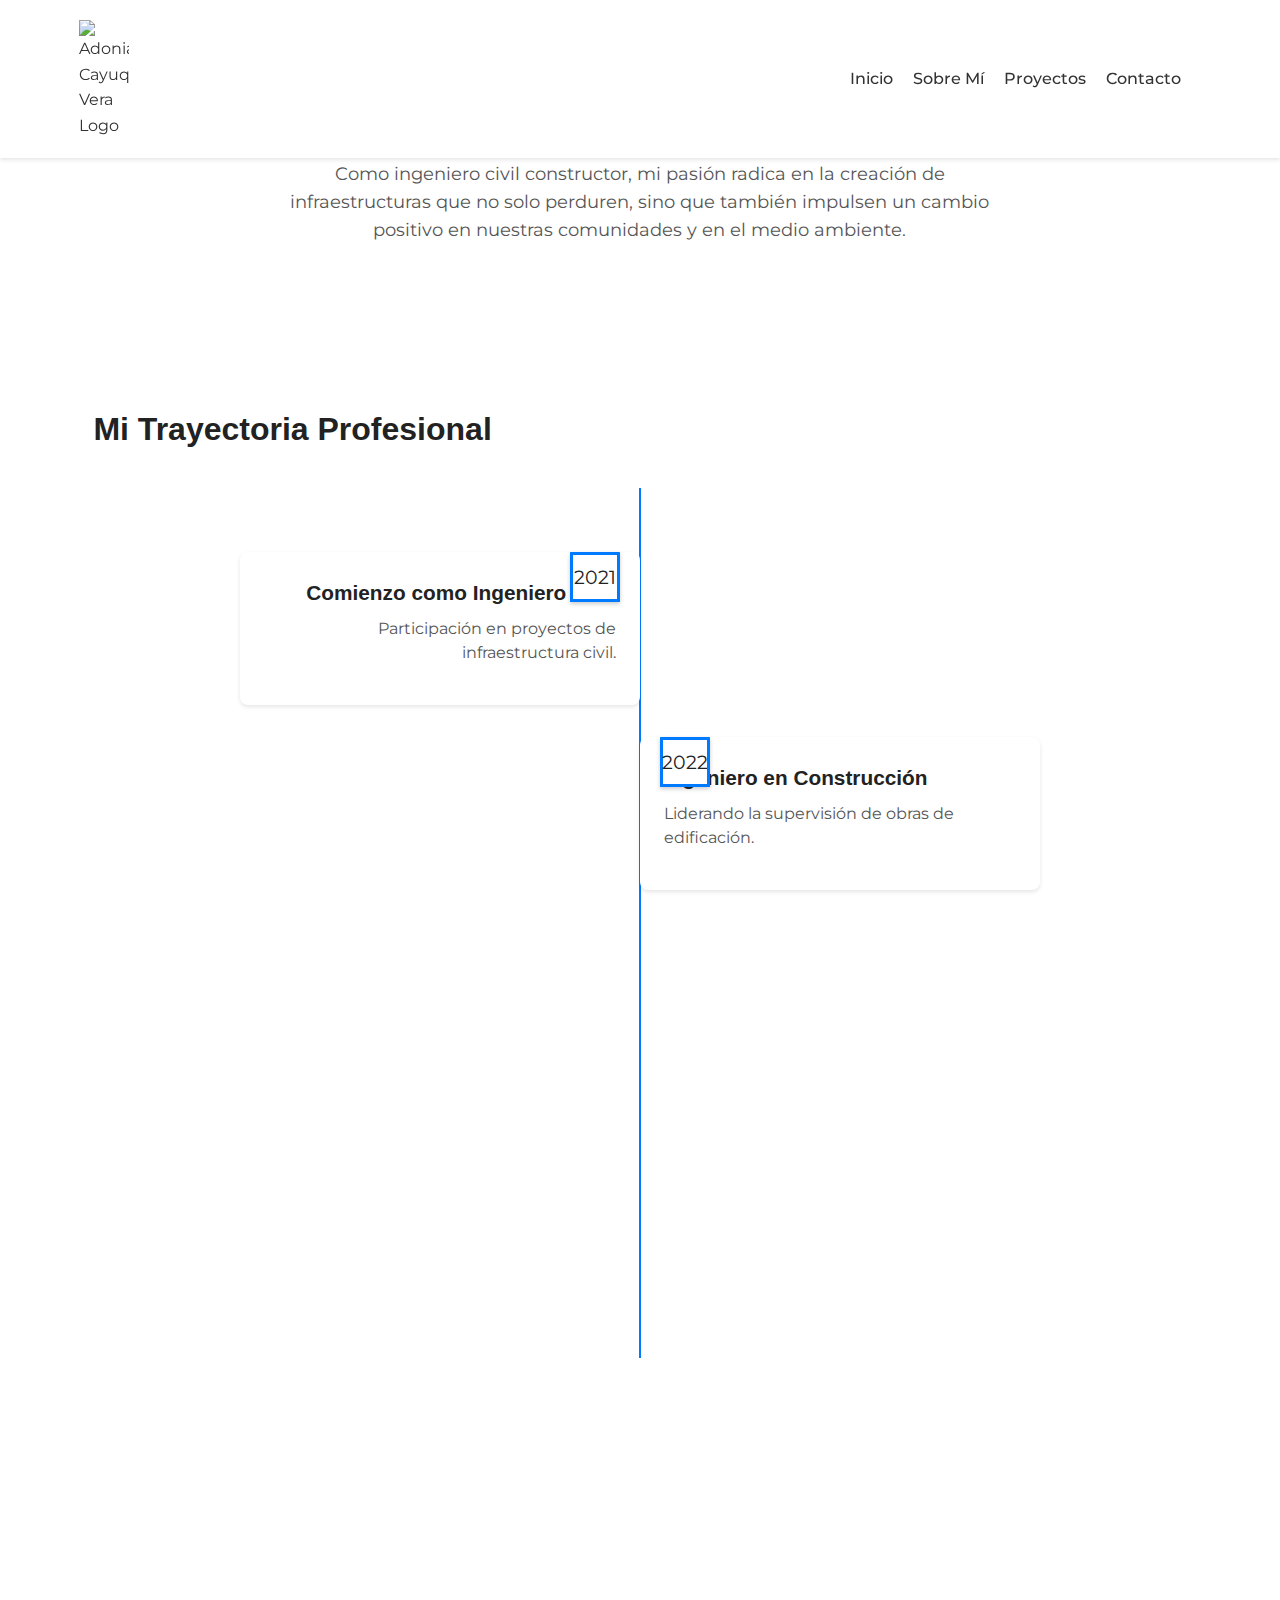
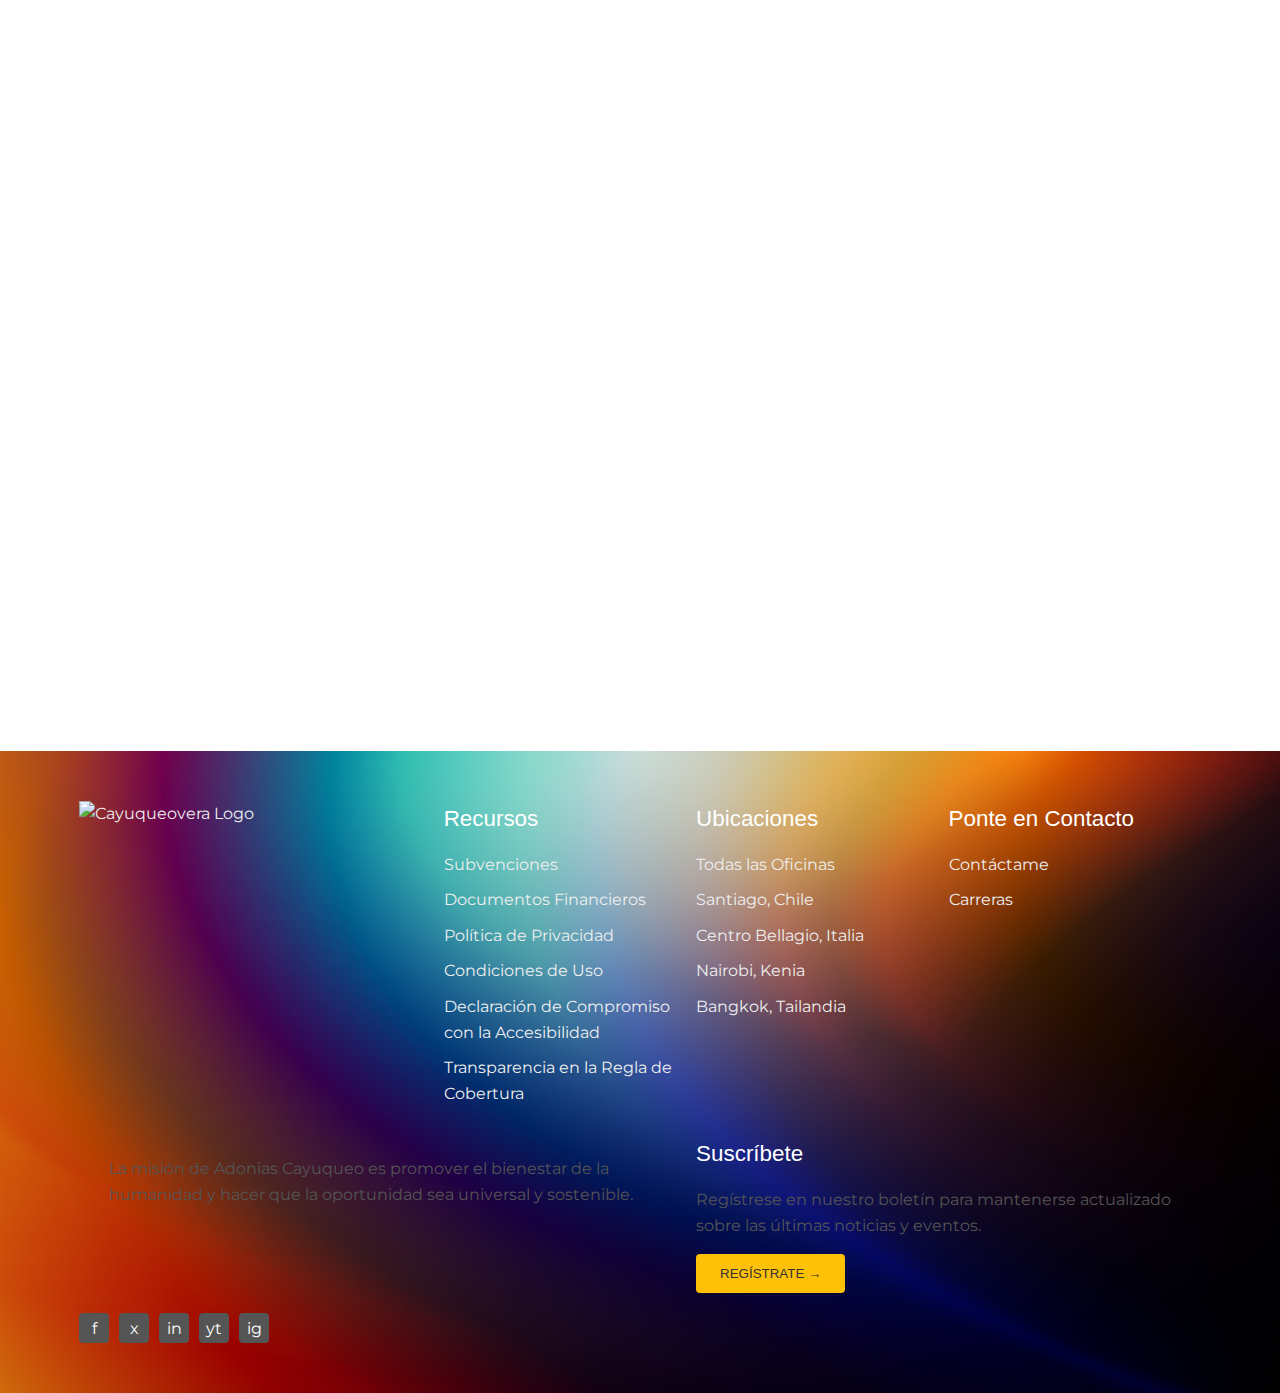
==== about.html @ 1942c6c6 "Add files via upload" ====
<!DOCTYPE html>
<html lang="en">
<head>
    <meta charset="UTF-8">
    <meta name="viewport" content="width=device-width, initial-scale=1.0">
    <title>Adonias Cayuqueo Vera | Mi Trayectoria</title>
    <!-- Metadata, CSS Links and fonts from index.html -->
    <meta charset="UTF-8">
    <meta name="viewport" content="width=device-width, initial-scale=1.0">
    <title>CayuqueoVera.org - Making a Global Impact</title>
    
    <!-- ========================== Security & Performance ========================== -->
    <meta http-equiv="X-UA-Compatible" content="IE=edge">
    <meta name="viewport" content="width=device-width, initial-scale=1.0, maximum-scale=1.0, user-scalable=no">
    <meta http-equiv="X-Content-Type-Options" content="nosniff">
    <meta http-equiv="X-Frame-Options" content="SAMEORIGIN">
    <meta http-equiv="X-XSS-Protection" content="1; mode=block">
    <meta name="referrer" content="no-referrer">
      <meta name="theme-color" content="#ff8000">
        <link rel="preconnect" href="https://fonts.googleapis.com">
    <link rel="preconnect" href="https://fonts.gstatic.com" crossorigin>
    <link href="https://cdnjs.cloudflare.com/ajax/libs/font-awesome/6.0.0/css/all.min.css" rel="stylesheet">
    <link href="https://fonts.googleapis.com/css2?family=Montserrat:wght@400;600&display=swap" rel="stylesheet">
   
    <!-- ========================== Basic Metadata ========================== -->
     <meta name="description"
        content="Adonias Cayuqueo Vera es un ingeniero civil constructor que lidera proyectos de innovación y sostenibilidad en la industria de la construcción, impulsando un futuro más resiliente.">
    <meta name="keywords"
        content="Adonias Cayuqueo, ingeniero civil, construcción sostenible, innovación, liderazgo, proyectos, infraestructura, desarrollo urbano">
    <link rel="canonical" href="https://www.cayuqueovera.org" />
    
        <!-- ========================== Favicons ========================== -->
     <link rel="icon" href="./assets/images/cayuqueo-vera-foundation-logo-min.png" type="image/x-icon">
    <link rel="apple-touch-icon" sizes="180x180" href="./assets/images/cayuqueo-vera-foundation-logo-min.png">
    <link rel="icon" type="image/png" sizes="32x32" href="./assets/images/cayuqueo-vera-foundation-logo-min.png">
    <link rel="icon" type="image/png" sizes="16x16" href="./assets/images/cayuqueo-vera-foundation-logo-min.png">
    
    <!-- ========================== Open Graph & Social Media ========================== -->
    <meta property="og:type" content="website">
    <meta property="og:title" content="Adonias Cayuqueo Vera | Innovación en Construcción Sostenible">
    <meta property="og:description"
         content="Adonias Cayuqueo Vera es un ingeniero civil constructor que lidera proyectos de innovación y sostenibilidad en la industria de la construcción, impulsando un futuro más resiliente.">
    <meta property="og:image" content="https://www.cayuqueovera.org/assets/images/cayuqueo-vera-foundation-logo.png">
    <meta property="og:url" content="https://www.cayuqueovera.org">
    <meta property="og:site_name" content="cayuqueovera.org">

    <!-- Twitter Meta Tags -->
    <meta name="twitter:card" content="summary_large_image">
    <meta name="twitter:title" content="Adonias Cayuqueo Vera | Innovación en Construcción Sostenible">
    <meta name="twitter:description"
        content="Adonias Cayuqueo Vera es un ingeniero civil constructor que lidera proyectos de innovación y sostenibilidad en la industria de la construcción, impulsando un futuro más resiliente.">
    <meta name="twitter:image" content="https://www.cayuqueovera.org/assets/images/cayuqueo-vera-foundation-logo.png">
    <meta name="twitter:url" content="https://www.cayuqueovera.org">
    <meta name="twitter:site" content="@cayuqueovera">
    <meta name="twitter:creator" content="@cayuqueovera">

    <!-- LinkedIn Meta Tags -->
    <meta property="linkedin:title" content="Adonias Cayuqueo Vera | Innovación en Construcción Sostenible">
    <meta property="linkedin:description"
         content="Adonias Cayuqueo Vera es un ingeniero civil constructor que lidera proyectos de innovación y sostenibilidad en la industria de la construcción, impulsando un futuro más resiliente.">
    <meta property="linkedin:image" content="https://www.cayuqueovera.org/assets/images/cayuqueo-vera-foundation-logo.png">
    <meta property="linkedin:url" content="https://www.linkedin.com/company/cayuqueoverafoundation">
    
    <!-- WhatsApp Meta Tags -->
    <meta name="whatsapp:title" content="Adonias Cayuqueo Vera | Innovación en Construcción Sostenible">
    <meta name="whatsapp:card" content="Adonias Cayuqueo Vera | Innovación en Construcción Sostenible">
    <meta name="whatsapp:image" itemprop="image" content="https://www.cayuqueovera.org/assets/images/cayuqueo-vera-foundation-logo.png">
     <meta name="whatsapp:description"
        content="Adonias Cayuqueo Vera es un ingeniero civil constructor que lidera proyectos de innovación y sostenibilidad en la industria de la construcción, impulsando un futuro más resiliente.">
        
    <!-- Instagram Meta Tags -->
    <meta name="instagram:title" content="Adonias Cayuqueo Vera | Innovación en Construcción Sostenible">
     <meta name="instagramard" content="Adonias Cayuqueo Vera | Innovación en Construcción Sostenible">
    <meta name="instagram:image" itemprop="image" content="https://www.cayuqueovera.org/assets/images/cayuqueo-vera-foundation-logo.png">
     <meta name="instagram:description"
         content="Adonias Cayuqueo Vera es un ingeniero civil constructor que lidera proyectos de innovación y sostenibilidad en la industria de la construcción, impulsando un futuro más resiliente.">
    
     <!-- ========================== Security & Performance ========================== -->
    <link rel="stylesheet" href="index.css">
    <meta name="google-site-verification" content=""/>
    <script type="application/ld+json">
        {
            "@context": "https://schema.org",
            "@type": "Person",
            "name": "Adonias Cayuqueo Vera",
            "url": "https://www.cayuqueovera.org",
             "description": "Adonias Cayuqueo Vera es un ingeniero civil constructor que lidera proyectos de innovación y sostenibilidad en la industria de la construcción, impulsando un futuro más resiliente.",
            "image": "https://www.cayuqueovera.org/assets/images/cayuqueo-vera-foundation-logo.png",
             "jobTitle": "Ingeniero Civil Constructor",
            "sameAs": [
                "https://facebook.com/",
                 "https://x.com/",
                "https://linkedin.com/",
               "https://www.instagram.com/"
             ]
        }
    </script>
     <link rel="stylesheet" href="about.css">
     <link rel="stylesheet" href="index.css">
</head>
<body>
    <header>
        <nav class="nav-bar">
            <div class="nav-container">
                <a href="index" class="nav-logo">
                   <img src="videos/adonias-cayuqueo-vera-logo.gif" alt="Adonias Cayuqueo Vera Logo" class="logo">
                </a>
                <div class="nav-menu">
                    <ul class="nav-list">
                        <li class="nav-item">
                            <a href="index" class="nav-link">Inicio</a>
                        </li>
                        <li class="nav-item">
                            <a href="" class="nav-link">
                                Sobre Mí
                            </a>
                            <ul class="dropdown-content">
                                <li><a href="about">Mi Trayectoria</a></li>
                                 <li><a href="team">Equipo</a></li>
                            </ul>
                        </li>
                        <li class="nav-item">
                            <a href="" class="nav-link">Proyectos</a>
                             <ul class="dropdown-content">
                                <li><a href="projects">Proyectos</a></li>
                            </ul>
                        </li>

                        <li class="nav-item"><a href="contact" class="nav-link">Contacto</a></li>
                    </ul>
                </div>
                <div class="burger-menu" id="burger-menu">
                    <span class="bar"></span>
                    <span class="bar"></span>
                    <span class="bar"></span>
                </div>
            </div>

        </nav>
        <div class="overlay" id="overlay">
            <nav class="mobile-nav">
                <ul class="mobile-nav-list">
                  <li class="mobile-nav-item">
                        <a href="index" class="mobile-nav-link">Inicio</a>
                    </li>
                    <li class="mobile-nav-item">
                        <a href="" class="mobile-nav-link">
                            Sobre Mí
                        </a>
                         <ul class="dropdown-content">
                                <li><a href="about">Mi Trayectoria</a></li>
                                <li><a href="team">Equipo</a></li>
                            </ul>
                    </li>
                   <li class="mobile-nav-item">
                        <a href="#" class="mobile-nav-link">Proyectos</a>
                        <ul class="dropdown-content">
                            <li><a href="projects">Proyectos</a></li>
                        </ul>
                    </li>
                    <li class="mobile-nav-item"><a href="contact" class="mobile-nav-link">Contacto</a></li>
                </ul>
            </nav>
        </div>
    </header>


    <main>
        <section class="about-hero fade-in">
            <div class="container">
                <h1>Mi Trayectoria Profesional</h1>
                 <p>
                     Como ingeniero civil constructor, mi pasión radica en la creación de infraestructuras que no solo perduren, sino que también impulsen un cambio positivo en nuestras comunidades y en el medio ambiente.
                 </p>
            </div>
        </section>

         <section class="timeline-section fade-in">
            <div class="container">
                <h2>Mi Trayectoria Profesional</h2>
                <div class="timeline">
                    <div class="timeline-item" data-year="2021">
                        <div class="timeline-content">
                            <h3>Comienzo como Ingeniero Civil</h3>
                            <p>Participación en proyectos de infraestructura civil.</p>
                        </div>
                    </div>
                    <div class="timeline-item" data-year="2022">
                        <div class="timeline-content">
                            <h3>Ingeniero en Construcción</h3>
                            <p>Liderando la supervisión de obras de edificación.</p>
                        </div>
                    </div>
                     <div class="timeline-item" data-year="2023">
                         <div class="timeline-content">
                            <h3>Experto en Construcción Avanzada</h3>
                             <p>Implementación de técnicas modulares y prefabricadas.</p>
                        </div>
                     </div>
                    <div class="timeline-item" data-year="2024">
                         <div class="timeline-content">
                            <h3>Liderazgo en Infraestructura Moderna</h3>
                            <p>Dirigiendo proyectos con enfoque en sostenibilidad.</p>
                         </div>
                    </div>
                     </div>
                 </div>
         </section>
        
        <section class="my-values fade-in">
            <div class="container">
                <h2>Mis Valores</h2>
                <p>
                    Mi enfoque en cada proyecto está guiado por una serie de valores fundamentales que considero esenciales para la excelencia en la construcción y la contribución a un mundo mejor.
                </p>
                 <div class="values-grid">
                   <div class="value-item">
                       <h3>Sostenibilidad</h3>
                        <p>
                           Me comprometo a emplear prácticas y materiales que minimicen el impacto ambiental, priorizando la eficiencia energética y la conservación de recursos.
                         </p>
                     </div>
                     <div class="value-item">
                         <h3>Innovación</h3>
                       <p>
                            Busco constantemente nuevas tecnologías y metodologías para optimizar procesos constructivos y crear soluciones más eficaces y creativas.
                       </p>
                     </div>
                     <div class="value-item">
                          <h3>Calidad</h3>
                        <p>
                            Priorizo la atención al detalle y la excelencia en la ejecución para garantizar que cada proyecto cumpla con los más altos estándares de calidad y durabilidad.
                       </p>
                     </div>
                   <div class="value-item">
                          <h3>Integridad</h3>
                       <p>
                         Actúo con honestidad y transparencia en cada interacción, manteniendo una ética profesional sólida que construye relaciones de confianza con mis clientes y colaboradores.
                         </p>
                     </div>
                  </div>
            </div>
         </section>
    </main>

    <footer>
        <div class="footer-container">
            <div class="footer-logo">
                <a href="index">
                    <img src="videos/adonias-cayuqueo-vera-logo.gif" alt="Cayuqueovera Logo" class="footer-logo-image">
                </a>
            </div>
            <div class="footer-resources">
                <h3>Recursos</h3>
                <ul>
                    <li><a href="#">Subvenciones</a></li>
                    <li><a href="#">Documentos Financieros</a></li>
                    <li><a href="#">Política de Privacidad</a></li>
                    <li><a href="#">Condiciones de Uso</a></li>
                    <li><a href="#">Declaración de Compromiso con la Accesibilidad</a></li>
                    <li><a href="#">Transparencia en la Regla de Cobertura</a></li>
                </ul>
            </div>
            <div class="footer-locations">
                <h3>Ubicaciones</h3>
                <ul>
                     <li><a href="#">Todas las Oficinas</a></li>
                    <li><a href="#">Santiago, Chile</a></li>
                    <li><a href="#">Centro Bellagio, Italia</a></li>
                    <li><a href="#">Nairobi, Kenia</a></li>
                    <li><a href="#">Bangkok, Tailandia</a></li>
                </ul>
            </div>
           <div class="footer-get-in-touch">
                <h3>Ponte en Contacto</h3>
                 <ul>
                     <li><a href="contact">Contáctame</a></li>
                     <li><a href="#">Carreras</a></li>
                </ul>
             </div>
            <div class="footer-description">
                <p>La misión de Adonias Cayuqueo es promover el bienestar de la humanidad y hacer que la oportunidad
                    sea universal y sostenible.</p>
            </div>
             <div class="footer-subscribe">
                <h3>Suscríbete</h3>
                <p>Regístrese en nuestro boletín para mantenerse actualizado sobre las últimas noticias y eventos.</p>
                <button class="btn-subscribe">REGÍSTRATE →</button>
            </div>
            <div class="footer-social-links">
                <a target="_blank" href="https://facebook.com/" class="social-icon">f</a>
                <a target="_blank" href="https://x.com/" class="social-icon">x</a>
                <a target="_blank" href="https://www.linkedin.com/in/" class="social-icon">in</a>
                <a target="_blank" href="https://www.youtube.com/" class="social-icon">yt</a>
                <a target="_blank" href="https://www.instagram.com/" class="social-icon">ig</a>
            </div>
        </div>
    </footer>
     <script src="index.js"></script>
     <script src="about.js"></script>
</body>
</html>
---- index.css ----
/* Basic Resets and Global Styles */
*,
*::before,
*::after {
    margin: 0;
    padding: 0;
    box-sizing: border-box;
}

body {
    font-family: 'Montserrat', sans-serif;
    line-height: 1.6;
    color: #333;
    background-color: #fff;
    overflow-x: hidden;
    /* Prevent horizontal scroll */
}

a {
    text-decoration: none;
    color: inherit;
}

ul {
    list-style: none;
}

img {
    display: block;
    max-width: 100%;
    height: auto;
}

/* Helper Classes */
.container {
    width: 90%;
    max-width: 1200px;
    margin: 0 auto;
    padding: 0 15px;
}

.btn-primary {
    display: inline-block;
    background-color: #ffc107;
    color: #000;
    padding: 12px 24px;
    border-radius: 4px;
    transition: background-color 0.3s ease;
    text-decoration: none;
    border: none;
}

.btn-primary:hover {
    background-color: #ffa000;
}

/* Typography */
h1,
h2,
h3 {
    font-family: 'Roboto', sans-serif;
    margin-bottom: 20px;
}

h1 {
    font-size: 2.5rem;
    line-height: 1.2;
}

h2 {
    font-size: 2rem;
    text-align: left;
}

h3 {
    font-size: 1.4rem;
}

p {
    margin-bottom: 16px;
    font-size: 1rem;
    color: #555;
}

/* Navigation Bar Styles */
header {
    position: relative;
}

.nav-bar {
    background-color: #fff;
    padding: 20px 0;
    box-shadow: 0 2px 4px rgba(0, 0, 0, 0.1);
    position: fixed;
    top: 0;
    left: 0;
    width: 100%;
    z-index: 1000;
    transition: transform 0.3s ease;
}

.nav-bar.hide {
    transform: translateY(-100%);
}

.nav-container {
    display: flex;
    justify-content: space-between;
    align-items: center;
    width: 90%;
    max-width: 1200px;
    margin: 0 auto;
    padding: 0 15px;
}

.nav-logo .logo {
    width: 50px;
    /* Adjust the size according to your logo */
}

.nav-menu {
    display: flex;
    align-items: center;
}

.nav-list {
    display: flex;
    margin-right: 20px;
}

.nav-item {
    margin-left: 20px;
    position: relative;
}

.nav-item .dropdown-content {
    display: none;
    position: absolute;
    background-color: #fff;
    min-width: 200px;
    box-shadow: 0px 8px 16px 0px rgba(0, 0, 0, 0.2);
    z-index: 1;
    top: 100%;
    left: 0;
}

.nav-item:hover .dropdown-content,
.nav-item.active .dropdown-content {
    display: block;
}

.nav-item .dropdown-content ul {
    padding: 0;
}

.nav-item .dropdown-content li {
    padding: 10px 15px;
}

.nav-item .dropdown-content a {
    display: block;
}

.nav-item .dropdown-content a:hover {
    background-color: #fff;
}

.nav-link {
    text-decoration: none;
    color: #333;
    font-weight: 500;
    transition: color 0.3s ease;
}

.nav-link:hover {
    color: #ffc107;
}

.nav-button {
    display: inline-block;
    background-color: #ffc107;
    color: #333;
    padding: 12px 24px;
    border-radius: 4px;
    font-weight: 500;
    text-decoration: none;
    transition: background-color 0.3s ease;
}

.nav-button:hover {
    background-color: #ffa000;
}

/* Burger Menu */
.burger-menu {
    display: none;
    flex-direction: column;
    justify-content: space-between;
    width: 45px;
    height: 20px;
    cursor: pointer;
    z-index: 999;
}

.burger-menu span {
    display: block;
    width: 100%;
    height: 3px;
    background-color: #000;
    border-radius: 5px;
    transition: all 0.3s ease;
}

/* Burger Animation */
.burger-menu.active span:nth-child(1) {
    transform: rotate(45deg) translate(5px, 5px);
}

.burger-menu.active span:nth-child(2) {
    opacity: 0;
}

.burger-menu.active span:nth-child(3) {
    transform: rotate(-45deg) translate(5px, -5px);
}

.bar {
    width: 25px;
    height: 3px;
    background-color: #333;
    margin: 5px 0;
    transition: 0.3s;
}

 /* Overlay styles */
.overlay {
    display: none;
    position: fixed;
    left: 0;
    width: 100%;
    height: calc(100% - 70px);
    background-color: rgba(255, 255, 255, 0.99);
    z-index: 99;
}

.overlay.active {
    display: block;
    top: 70px;
}

.mobile-nav {
    display: flex;
    flex-direction: column;
    align-items: center;
    justify-content: center;
    height: 100%;
    position: static;
    background-color: #fff;
}

.mobile-nav-list {
    display: flex;
    flex-direction: column;
    text-align: center;
    margin-bottom: 20px;
}

.mobile-nav-item {
    margin-bottom: 20px;
    position: relative;
}

.mobile-nav-item .dropdown-content {
    display: none;
    position: absolute;
    min-width: 200px;
    box-shadow: 0px 8px 16px 0px rgba(0, 0, 0, 0.2);
    z-index: 1;
    top: 100%;
    left: 0;
}

.mobile-nav-item.active .dropdown-content, .mobile-nav-item:hover .dropdown-content {
    display: block;
}
.mobile-nav-item .dropdown-content ul {
    padding: 0;
}
.mobile-nav-item .dropdown-content li {
    padding: 10px 15px;
}
.mobile-nav-item .dropdown-content a {
    display: block;
}
.mobile-nav-item .dropdown-content a:hover {
    background-color: #f0f0f0;
}

.mobile-nav-link {
    text-decoration: none;
    color: #000000;
    font-size: 1.5rem;
    font-weight: 500;
    transition: color 0.3s ease;
}

.mobile-nav-link:hover {
    color: #ffc107;
}

.mobile-nav-button {
    display: inline-block;
    background-color: #ffc107;
    color: #333;
    padding: 12px 24px;
    border-radius: 4px;
    font-weight: 500;
    text-decoration: none;
    transition: background-color 0.3s ease;
}

.mobile-nav-button:hover {
    background-color: #ffa000;
}

/* Hero Section Styles */
.hero {
    position: relative;
    height: 100vh;
    overflow: hidden;
    display: flex;
    align-items: center;
    justify-content: center;
    position: relative;
}

.hero-video {
    position: absolute;
    top: 0;
    left: 0;
    width: 100%;
    height: 100%;
    object-fit: cover;
    z-index: 0;
}

.hero-container {
    position: relative;
    z-index: 2;
    text-align: left;
    display: flex;
    justify-content: center;
    align-items: center;
    width: 100%;
    height: 100%;
}

.hero-text-overlay {
    max-width: 70%;
    padding: 20px;
    /*     background-color: rgba(255, 255, 255, 0.1); /* Optional background for readability */
    /*   border-radius: 8px; */
}

.hero h1 {
    color: #fff;
    font-size: 4rem;
    line-height: 1.2;
    margin-bottom: 20px;
    letter-spacing: 2px;
    text-shadow: 2px 2px 4px rgba(0, 0, 0, 0.5);
    animation: fadeInUp 1s ease-out;
    font-weight: 700;
}

.highlight-text {
    color: #40E0D0;
}

.btn-strategy {
    display: inline-block;
    background-color: #fff;
    color: #333;
    padding: 12px 24px;
    border-radius: 4px;
    font-weight: 500;
    text-decoration: none;
    transition: background-color 0.3s ease;
    border: 1px solid #ffc107;
    margin-top: 20px;
}

.btn-strategy:hover {
    background-color: #ffc107;
    color: #fff;
}

/* FADE IN ANIMATIONS */
.fade-in {
    opacity: 0;
    transform: translateY(20px);
    transition: opacity 0.5s ease, transform 0.5s ease;
}

.fade-in.active {
    opacity: 1;
    transform: translateY(0);
}

/* Animations */
@keyframes fadeInUp {
    from {
        opacity: 0;
        transform: translateY(50px);
    }

    to {
        opacity: 1;
        transform: translateY(0);
    }
}

@keyframes fadeIn {
    from {
        opacity: 0;
    }

    to {
        opacity: 1;
    }
}

/* Responsive Design */
@media (max-width: 1024px) {
    .hero h1 {
        font-size: 3rem;
    }

    .hero-text-overlay {
        max-width: 90%;
    }
}

@media (max-width: 768px) {
    .hero h1 {
        font-size: 2.5rem;
    }

    .hero-text-overlay {
        max-width: 90%;
    }

    .btn-strategy {
        padding: 10px 20px;
    }
    .burger-menu {
        display: block;
        color: #000 !important;
    }

    .mobile-nav-link {
        color: #000000;
    }
}

@media (max-width: 480px) {
    .hero h1 {
        font-size: 2rem;
    }
}

/* Recent News Styles */
.recent-news {
    padding: 50px 0;
    background-image: url('./assets/images/intelligence-ai-cleverest.png');
}

.news-grid {
    display: grid;
    grid-template-columns: repeat(auto-fit, minmax(300px, 1fr));
    gap: 30px;
    margin-top: 30px;
}

.news-item {
    background-color: #fff;
    padding: 20px;
    border-radius: 4px;
    box-shadow: 0 2px 4px rgba(0, 0, 0, 0.1);
    transition: box-shadow 0.3s ease;
}

.news-item:hover {
    box-shadow: 0 4px 8px rgba(0, 0, 0, 0.2);
}

.news-date {
    color: #777;
    display: flex;
    align-items: center;
    margin-bottom: 15px;
}

.month {
    font-size: 1.2rem;
    font-weight: bold;
}

.day {
    font-size: 2.5rem;
    font-weight: bold;
    margin-left: 8px;
}

.year {
    font-size: 1.2rem;
    margin-left: 8px;
}

.read-more {
    display: inline-block;
    margin-top: 15px;
    color: #007bff;
    font-weight: 500;
    transition: color 0.3s ease;
}

.read-more:hover {
    color: #0056b3;
}

/* Our Collective Work Section */
.our-collective-work {
    padding: 50px 0;
    background-image: url('./assets/images/laniña.jpg');
    background-size: cover;
}

.work-grid {
    display: grid;
    grid-template-columns: repeat(auto-fit, minmax(300px, 1fr));
    gap: 30px;
    margin-top: 30px;
}

.work-item {
    background-color: #fff;
    padding: 20px;
    border-radius: 4px;
    box-shadow: 0 2px 4px rgba(0, 0, 0, 0.1);
    transition: box-shadow 0.3s ease;
}

.work-item:hover {
    box-shadow: 0 4px 8px rgba(0, 0, 0, 0.2);
}

.work-link {
    display: inline-block;
    margin-top: 15px;
    color: #007bff;
    font-weight: 500;
    transition: color 0.3s ease;
}

.work-link:hover {
    color: #0056b3;
}

/* Timeline Section */
.timeline-section {
    padding: 4rem 1rem;
    text-align: center;
}

.timeline-section h2 {
    margin-bottom: 2rem;
    color: #222;
    font-size: 2rem;
}

.timeline {
    position: relative;
    max-width: 800px;
    margin: 2rem auto;
    padding: 2rem 0;
}

.timeline::before {
    content: '';
    position: absolute;
    top: 0;
    bottom: 0;
    left: 50%;
    width: 2px;
    background-color: #007bff;
    transform: translateX(-50%);
}

.timeline-item {
    position: relative;
    margin: 2rem 0;
    opacity: 0;
    transform: translateY(50px);
    transition: opacity 1s ease, transform 1s ease;
}

.timeline-item.active {
    opacity: 1;
    transform: translateY(0);
}

.timeline-item:nth-child(odd) {
    padding-right: 50%;
    text-align: right;
}

.timeline-item:nth-child(even) {
    padding-left: 50%;
    text-align: left;
}

.timeline-content {
    padding: 1.5rem;
    background-color: #fff;
    border-radius: 8px;
    box-shadow: 0 2px 4px rgba(0, 0, 0, 0.1);
    display: inline-block;
}

.timeline-item:nth-child(odd) .timeline-content {
    margin-left: auto;
}

.timeline-item:nth-child(even) .timeline-content {
    margin-right: auto;
}

.timeline-content h3 {
    margin-bottom: 0.5rem;
    color: #222;
    font-size: 1.3rem;
}

.timeline-content p {
    color: #555;
    font-size: 1rem;
    line-height: 1.5;
}

.timeline-item::before {
    content: attr(data-year);
    position: absolute;
    top: 10%;
    transform: translateY(-30%);
    background-color: #fff;
    border-radius: 1%;
    border: 3px solid #007bff;
    width: 50px;
    height: 50px;
    display: flex;
    align-items: center;
    justify-content: center;
    font-size: 1.2rem;
    color: #222;
    box-shadow: 0 2px 4px rgba(0, 0, 0, 0.2);
    z-index: 1;
}

.timeline-item:nth-child(odd)::before {
    left: calc(50% - 70px);
}

.timeline-item:nth-child(even)::before {
    right: calc(50% - 70px);
}

/* Frases Section */
.frases-section {
    padding: 4rem 1rem;
    text-align: center;
}

.frases-section h2 {
    margin-bottom: 2rem;
    color: #222;
    font-size: 2rem;
}

.frases-grid {
    display: grid;
    grid-template-columns: repeat(auto-fit, minmax(280px, 1fr));
    gap: 2rem;
    padding: 0 1rem; /* Added padding */
}

.frase-item {
    background-color: #fff;
    padding: 2rem;
    border-radius: 8px;
    box-shadow: 0 2px 4px rgba(0, 0, 0, 0.1);
    overflow: hidden;
    position: relative;
}

.frase-item p {
    color: #555;
    font-style: italic;
    font-size: 1.1rem;
    transition: transform 0.3s ease;
     line-height: 1.5;
}

.frase-item::before {
    content: '';
    position: absolute;
    top: 0;
    left: 0;
    width: 100%;
    height: 100%;
    background-color: #007bff;
    opacity: 0;
    transition: opacity 0.3s ease;
    z-index: -1;
}

.frase-item:hover p {
    transform: translateY(-10px);
}

.frase-item:hover::before {
    opacity: 0.1;
}


/* Responsive Adjustments for Smaller Screens */

@media (max-width: 768px) {
    .timeline-section {
      padding: 3rem 0.5rem;
    }

    .timeline-section h2 {
      font-size: 1.7rem;
      margin-bottom: 1.5rem;
    }

    .timeline {
        margin: 1.5rem auto;
        padding: 1.5rem 0;
    }
    .timeline::before {
        left: 10px; /* Aligns timeline to the left */
        transform: translateX(0);
    }

    .timeline-item:nth-child(odd) {
        padding-right: 20%;
        text-align: left;
    }

    .timeline-item:nth-child(even) {
        padding-left: 20%;
        text-align: left;
    }

    .timeline-item::before{
        left: 10px;
    }

    .timeline-item:nth-child(odd)::before {
        left: 10px;
    }

    .timeline-item:nth-child(even)::before {
        right: auto;
        left: 10px;
    }

    .timeline-content {
        padding: 1rem;
    }

    .timeline-content h3 {
        font-size: 1.1rem;
    }

    .timeline-content p {
        font-size: 0.9rem;
    }
    
    .frases-section {
        padding: 2rem 0.5rem;

    }
    .frases-section h2 {
        font-size: 1.7rem;
        margin-bottom: 1.5rem;
    }
    .frases-grid{
        gap: 1.5rem;
        padding: 0 0.5rem;
    }
    .frase-item {
         padding: 1.5rem;
    }

    .frase-item p{
          font-size: 1rem;
    }
}

@media (max-width: 480px) {
    .timeline-item:nth-child(odd) {
        padding-right: 15%;
    }

    .timeline-item:nth-child(even) {
        padding-left: 15%;
    }

    .frases-grid{
        gap: 1rem;

    }

    .frase-item {
        padding: 1rem;
    }

    .frase-item p{
        font-size: 0.9rem;
    }
}




/* Footer Styles */
footer {
    background-color: #222;
    color: #eee;
    padding: 50px 0;
}

.footer-container {
    display: flex;
    flex-wrap: wrap;
    justify-content: space-around;
    align-items: flex-start;
    width: 90%;
    max-width: 1200px;
    margin: 0 auto;
    padding: 0 15px;
}

.footer-logo,
.footer-resources,
.footer-locations,
.footer-get-in-touch {
    flex: 1 1 20%;
    margin-bottom: 20px;
}

.footer-logo {
    flex: 1 1 30%;
}

.footer-logo-image {
    width: 200px;
    /* Adjust the size according to your logo */
    /* filter: brightness(0) invert(1); */
}

footer h3 {
    color: #fff;
    margin-bottom: 15px;
    font-weight: 500;
}

footer li {
    margin-bottom: 10px;
}

footer a {
    color: #eee;
    transition: color 0.3s ease;
}

footer a:hover {
    color: #ffc107;
}

.footer-description {
    flex: 1 1 40%;
    color: #ddd;
    padding: 30px;
    padding-top: 20px;
}

.footer-subscribe {
    flex: 1 1 30%;
    color: #ddd;
    text-align: left;
}

.btn-subscribe {
    display: inline-block;
    background-color: #ffc107;
    color: #333;
    padding: 12px 24px;
    border: none;
    border-radius: 4px;
    font-weight: 500;
    cursor: pointer;
    text-decoration: none;
    transition: background-color 0.3s ease;
}

.btn-subscribe:hover {
    background-color: #ffa000;
}

.footer-social-links {
    flex: 1 1 100%;
    display: flex;
    margin-top: 20px;
    justify-content: flex-start;
}

.social-icon {
    width: 30px;
    height: 30px;
    display: flex;
    justify-content: center;
    align-items: center;
    background-color: #555;
    color: #fff;
    margin-right: 10px;
    border-radius: 4px;
    transition: background-color 0.3s ease;
}

.social-icon:hover {
    background-color: #ffc107;
    color: #222;
}


/* Responsive Design */

@media (max-width: 768px) {
    .nav-bar {
        position: sticky;
    }

    .nav-menu {
        display: none;
    }
    .social-media-links {
        display: none;
    }


    .burger-menu {
        display: block;
        z-index: inherit;
    }


    .footer-container {
        flex-direction: column;
        align-items: flex-start;
    }

    .footer-logo,
    .footer-resources,
    .footer-locations,
    .footer-get-in-touch,
    .footer-description,
    .footer-subscribe {
        flex: 1 1 100%;
        margin-bottom: 20px;
        text-align: left;
    }
    .mobile-nav-item .dropdown-content {
    top: 100%;
    left: 0;
    }

    .footer-social-links {
        justify-content: flex-start;
    }
}

@media (max-width: 480px) {
    h1 {
        font-size: 2rem;
    }

    h2 {
        font-size: 1.8rem;
    }

    .news-grid,
    .work-grid {
        grid-template-columns: 1fr;
    }
}


/* Highlighted Text Styles */
::selection {
    background-color: yellow; /* Yellow background */
    font-weight: bold; /* Bold font */
    color: #000; /* text color */

}

@import url("https://fonts.googleapis.com/css?family=Open+Sans:300,400,600,700");

footer{
    height:100%;
    margin: 0;
    --x: calc(var(--posX, 0) * 1px);
    --y: calc(var(--posY, 0) * 1px);
    background-image: 
      linear-gradient(115deg, rgb(211 255 215), rgb(0 0 0)), 
      radial-gradient( 90% 100% at calc( 50% + var(--x)) calc( 0% + var(--y)), rgb(200 200 200), rgb(022 000 045)), 
      radial-gradient(100% 100% at calc( 80% - var(--x)) calc( 0% - var(--y)), rgb(250 255 000), rgb(036 000 000)), 
      radial-gradient(150% 210% at calc(100% + var(--x)) calc( 0% + var(--y)), rgb(020 175 125), rgb(000 010 255)), 
      radial-gradient(100% 100% at calc(100% - var(--x)) calc(30% - var(--y)), rgb(255 077 000), rgb(000 200 255)), 
      linear-gradient(60deg, rgb(255 000 000), rgb(120 086 255));
    background-blend-mode: overlay, overlay, difference, difference, difference, normal;
}
---- about.css ----
/* About Page Specific Styles */

/* About Hero Styles */
.about-hero {
    padding: 6rem 2rem;
    text-align: center;
       background-color: #fff;
}

.about-hero h1 {
    margin-bottom: 1rem;
    color: #222;
    font-size: 2.5rem;
}

.about-hero p {
    color: #555;
    font-size: 1.1rem;
    line-height: 1.6;
      max-width: 700px;
    margin: 0 auto;
}

/* Values Section */
.my-values {
      padding: 4rem 2rem;
        background-color: #fff;
}

.my-values h2 {
   margin-bottom: 1rem;
   color: #222;
   font-size: 2rem;
     text-align: center;
}
.my-values p {
      color: #555;
   text-align: center;
      margin-bottom: 2rem;
}
.values-grid {
  display: grid;
   grid-template-columns: repeat(auto-fit, minmax(280px, 1fr));
    gap: 2rem;
}
.value-item {
     background-color: #f0f0f0;
    border-radius: 8px;
    padding: 2rem;
      transition: transform 0.3s ease;
        box-shadow: 0 2px 4px rgba(0, 0, 0, 0.1);
}
.value-item:hover {
    transform: translateY(-5px);
}
.value-item h3 {
   color: #222;
   margin-bottom: 0.5rem;
   font-size: 1.3rem;
}
.value-item p {
    color: #555;
     font-size: 1rem;
      line-height: 1.5;
}
---- index.css ----
/* Basic Resets and Global Styles */
*,
*::before,
*::after {
    margin: 0;
    padding: 0;
    box-sizing: border-box;
}

body {
    font-family: 'Montserrat', sans-serif;
    line-height: 1.6;
    color: #333;
    background-color: #fff;
    overflow-x: hidden;
    /* Prevent horizontal scroll */
}

a {
    text-decoration: none;
    color: inherit;
}

ul {
    list-style: none;
}

img {
    display: block;
    max-width: 100%;
    height: auto;
}

/* Helper Classes */
.container {
    width: 90%;
    max-width: 1200px;
    margin: 0 auto;
    padding: 0 15px;
}

.btn-primary {
    display: inline-block;
    background-color: #ffc107;
    color: #000;
    padding: 12px 24px;
    border-radius: 4px;
    transition: background-color 0.3s ease;
    text-decoration: none;
    border: none;
}

.btn-primary:hover {
    background-color: #ffa000;
}

/* Typography */
h1,
h2,
h3 {
    font-family: 'Roboto', sans-serif;
    margin-bottom: 20px;
}

h1 {
    font-size: 2.5rem;
    line-height: 1.2;
}

h2 {
    font-size: 2rem;
    text-align: left;
}

h3 {
    font-size: 1.4rem;
}

p {
    margin-bottom: 16px;
    font-size: 1rem;
    color: #555;
}

/* Navigation Bar Styles */
header {
    position: relative;
}

.nav-bar {
    background-color: #fff;
    padding: 20px 0;
    box-shadow: 0 2px 4px rgba(0, 0, 0, 0.1);
    position: fixed;
    top: 0;
    left: 0;
    width: 100%;
    z-index: 1000;
    transition: transform 0.3s ease;
}

.nav-bar.hide {
    transform: translateY(-100%);
}

.nav-container {
    display: flex;
    justify-content: space-between;
    align-items: center;
    width: 90%;
    max-width: 1200px;
    margin: 0 auto;
    padding: 0 15px;
}

.nav-logo .logo {
    width: 50px;
    /* Adjust the size according to your logo */
}

.nav-menu {
    display: flex;
    align-items: center;
}

.nav-list {
    display: flex;
    margin-right: 20px;
}

.nav-item {
    margin-left: 20px;
    position: relative;
}

.nav-item .dropdown-content {
    display: none;
    position: absolute;
    background-color: #fff;
    min-width: 200px;
    box-shadow: 0px 8px 16px 0px rgba(0, 0, 0, 0.2);
    z-index: 1;
    top: 100%;
    left: 0;
}

.nav-item:hover .dropdown-content,
.nav-item.active .dropdown-content {
    display: block;
}

.nav-item .dropdown-content ul {
    padding: 0;
}

.nav-item .dropdown-content li {
    padding: 10px 15px;
}

.nav-item .dropdown-content a {
    display: block;
}

.nav-item .dropdown-content a:hover {
    background-color: #fff;
}

.nav-link {
    text-decoration: none;
    color: #333;
    font-weight: 500;
    transition: color 0.3s ease;
}

.nav-link:hover {
    color: #ffc107;
}

.nav-button {
    display: inline-block;
    background-color: #ffc107;
    color: #333;
    padding: 12px 24px;
    border-radius: 4px;
    font-weight: 500;
    text-decoration: none;
    transition: background-color 0.3s ease;
}

.nav-button:hover {
    background-color: #ffa000;
}

/* Burger Menu */
.burger-menu {
    display: none;
    flex-direction: column;
    justify-content: space-between;
    width: 45px;
    height: 20px;
    cursor: pointer;
    z-index: 999;
}

.burger-menu span {
    display: block;
    width: 100%;
    height: 3px;
    background-color: #000;
    border-radius: 5px;
    transition: all 0.3s ease;
}

/* Burger Animation */
.burger-menu.active span:nth-child(1) {
    transform: rotate(45deg) translate(5px, 5px);
}

.burger-menu.active span:nth-child(2) {
    opacity: 0;
}

.burger-menu.active span:nth-child(3) {
    transform: rotate(-45deg) translate(5px, -5px);
}

.bar {
    width: 25px;
    height: 3px;
    background-color: #333;
    margin: 5px 0;
    transition: 0.3s;
}

 /* Overlay styles */
.overlay {
    display: none;
    position: fixed;
    left: 0;
    width: 100%;
    height: calc(100% - 70px);
    background-color: rgba(255, 255, 255, 0.99);
    z-index: 99;
}

.overlay.active {
    display: block;
    top: 70px;
}

.mobile-nav {
    display: flex;
    flex-direction: column;
    align-items: center;
    justify-content: center;
    height: 100%;
    position: static;
    background-color: #fff;
}

.mobile-nav-list {
    display: flex;
    flex-direction: column;
    text-align: center;
    margin-bottom: 20px;
}

.mobile-nav-item {
    margin-bottom: 20px;
    position: relative;
}

.mobile-nav-item .dropdown-content {
    display: none;
    position: absolute;
    min-width: 200px;
    box-shadow: 0px 8px 16px 0px rgba(0, 0, 0, 0.2);
    z-index: 1;
    top: 100%;
    left: 0;
}

.mobile-nav-item.active .dropdown-content, .mobile-nav-item:hover .dropdown-content {
    display: block;
}
.mobile-nav-item .dropdown-content ul {
    padding: 0;
}
.mobile-nav-item .dropdown-content li {
    padding: 10px 15px;
}
.mobile-nav-item .dropdown-content a {
    display: block;
}
.mobile-nav-item .dropdown-content a:hover {
    background-color: #f0f0f0;
}

.mobile-nav-link {
    text-decoration: none;
    color: #000000;
    font-size: 1.5rem;
    font-weight: 500;
    transition: color 0.3s ease;
}

.mobile-nav-link:hover {
    color: #ffc107;
}

.mobile-nav-button {
    display: inline-block;
    background-color: #ffc107;
    color: #333;
    padding: 12px 24px;
    border-radius: 4px;
    font-weight: 500;
    text-decoration: none;
    transition: background-color 0.3s ease;
}

.mobile-nav-button:hover {
    background-color: #ffa000;
}

/* Hero Section Styles */
.hero {
    position: relative;
    height: 100vh;
    overflow: hidden;
    display: flex;
    align-items: center;
    justify-content: center;
    position: relative;
}

.hero-video {
    position: absolute;
    top: 0;
    left: 0;
    width: 100%;
    height: 100%;
    object-fit: cover;
    z-index: 0;
}

.hero-container {
    position: relative;
    z-index: 2;
    text-align: left;
    display: flex;
    justify-content: center;
    align-items: center;
    width: 100%;
    height: 100%;
}

.hero-text-overlay {
    max-width: 70%;
    padding: 20px;
    /*     background-color: rgba(255, 255, 255, 0.1); /* Optional background for readability */
    /*   border-radius: 8px; */
}

.hero h1 {
    color: #fff;
    font-size: 4rem;
    line-height: 1.2;
    margin-bottom: 20px;
    letter-spacing: 2px;
    text-shadow: 2px 2px 4px rgba(0, 0, 0, 0.5);
    animation: fadeInUp 1s ease-out;
    font-weight: 700;
}

.highlight-text {
    color: #40E0D0;
}

.btn-strategy {
    display: inline-block;
    background-color: #fff;
    color: #333;
    padding: 12px 24px;
    border-radius: 4px;
    font-weight: 500;
    text-decoration: none;
    transition: background-color 0.3s ease;
    border: 1px solid #ffc107;
    margin-top: 20px;
}

.btn-strategy:hover {
    background-color: #ffc107;
    color: #fff;
}

/* FADE IN ANIMATIONS */
.fade-in {
    opacity: 0;
    transform: translateY(20px);
    transition: opacity 0.5s ease, transform 0.5s ease;
}

.fade-in.active {
    opacity: 1;
    transform: translateY(0);
}

/* Animations */
@keyframes fadeInUp {
    from {
        opacity: 0;
        transform: translateY(50px);
    }

    to {
        opacity: 1;
        transform: translateY(0);
    }
}

@keyframes fadeIn {
    from {
        opacity: 0;
    }

    to {
        opacity: 1;
    }
}

/* Responsive Design */
@media (max-width: 1024px) {
    .hero h1 {
        font-size: 3rem;
    }

    .hero-text-overlay {
        max-width: 90%;
    }
}

@media (max-width: 768px) {
    .hero h1 {
        font-size: 2.5rem;
    }

    .hero-text-overlay {
        max-width: 90%;
    }

    .btn-strategy {
        padding: 10px 20px;
    }
    .burger-menu {
        display: block;
        color: #000 !important;
    }

    .mobile-nav-link {
        color: #000000;
    }
}

@media (max-width: 480px) {
    .hero h1 {
        font-size: 2rem;
    }
}

/* Recent News Styles */
.recent-news {
    padding: 50px 0;
    background-image: url('./assets/images/intelligence-ai-cleverest.png');
}

.news-grid {
    display: grid;
    grid-template-columns: repeat(auto-fit, minmax(300px, 1fr));
    gap: 30px;
    margin-top: 30px;
}

.news-item {
    background-color: #fff;
    padding: 20px;
    border-radius: 4px;
    box-shadow: 0 2px 4px rgba(0, 0, 0, 0.1);
    transition: box-shadow 0.3s ease;
}

.news-item:hover {
    box-shadow: 0 4px 8px rgba(0, 0, 0, 0.2);
}

.news-date {
    color: #777;
    display: flex;
    align-items: center;
    margin-bottom: 15px;
}

.month {
    font-size: 1.2rem;
    font-weight: bold;
}

.day {
    font-size: 2.5rem;
    font-weight: bold;
    margin-left: 8px;
}

.year {
    font-size: 1.2rem;
    margin-left: 8px;
}

.read-more {
    display: inline-block;
    margin-top: 15px;
    color: #007bff;
    font-weight: 500;
    transition: color 0.3s ease;
}

.read-more:hover {
    color: #0056b3;
}

/* Our Collective Work Section */
.our-collective-work {
    padding: 50px 0;
    background-image: url('./assets/images/laniña.jpg');
    background-size: cover;
}

.work-grid {
    display: grid;
    grid-template-columns: repeat(auto-fit, minmax(300px, 1fr));
    gap: 30px;
    margin-top: 30px;
}

.work-item {
    background-color: #fff;
    padding: 20px;
    border-radius: 4px;
    box-shadow: 0 2px 4px rgba(0, 0, 0, 0.1);
    transition: box-shadow 0.3s ease;
}

.work-item:hover {
    box-shadow: 0 4px 8px rgba(0, 0, 0, 0.2);
}

.work-link {
    display: inline-block;
    margin-top: 15px;
    color: #007bff;
    font-weight: 500;
    transition: color 0.3s ease;
}

.work-link:hover {
    color: #0056b3;
}

/* Timeline Section */
.timeline-section {
    padding: 4rem 1rem;
    text-align: center;
}

.timeline-section h2 {
    margin-bottom: 2rem;
    color: #222;
    font-size: 2rem;
}

.timeline {
    position: relative;
    max-width: 800px;
    margin: 2rem auto;
    padding: 2rem 0;
}

.timeline::before {
    content: '';
    position: absolute;
    top: 0;
    bottom: 0;
    left: 50%;
    width: 2px;
    background-color: #007bff;
    transform: translateX(-50%);
}

.timeline-item {
    position: relative;
    margin: 2rem 0;
    opacity: 0;
    transform: translateY(50px);
    transition: opacity 1s ease, transform 1s ease;
}

.timeline-item.active {
    opacity: 1;
    transform: translateY(0);
}

.timeline-item:nth-child(odd) {
    padding-right: 50%;
    text-align: right;
}

.timeline-item:nth-child(even) {
    padding-left: 50%;
    text-align: left;
}

.timeline-content {
    padding: 1.5rem;
    background-color: #fff;
    border-radius: 8px;
    box-shadow: 0 2px 4px rgba(0, 0, 0, 0.1);
    display: inline-block;
}

.timeline-item:nth-child(odd) .timeline-content {
    margin-left: auto;
}

.timeline-item:nth-child(even) .timeline-content {
    margin-right: auto;
}

.timeline-content h3 {
    margin-bottom: 0.5rem;
    color: #222;
    font-size: 1.3rem;
}

.timeline-content p {
    color: #555;
    font-size: 1rem;
    line-height: 1.5;
}

.timeline-item::before {
    content: attr(data-year);
    position: absolute;
    top: 10%;
    transform: translateY(-30%);
    background-color: #fff;
    border-radius: 1%;
    border: 3px solid #007bff;
    width: 50px;
    height: 50px;
    display: flex;
    align-items: center;
    justify-content: center;
    font-size: 1.2rem;
    color: #222;
    box-shadow: 0 2px 4px rgba(0, 0, 0, 0.2);
    z-index: 1;
}

.timeline-item:nth-child(odd)::before {
    left: calc(50% - 70px);
}

.timeline-item:nth-child(even)::before {
    right: calc(50% - 70px);
}

/* Frases Section */
.frases-section {
    padding: 4rem 1rem;
    text-align: center;
}

.frases-section h2 {
    margin-bottom: 2rem;
    color: #222;
    font-size: 2rem;
}

.frases-grid {
    display: grid;
    grid-template-columns: repeat(auto-fit, minmax(280px, 1fr));
    gap: 2rem;
    padding: 0 1rem; /* Added padding */
}

.frase-item {
    background-color: #fff;
    padding: 2rem;
    border-radius: 8px;
    box-shadow: 0 2px 4px rgba(0, 0, 0, 0.1);
    overflow: hidden;
    position: relative;
}

.frase-item p {
    color: #555;
    font-style: italic;
    font-size: 1.1rem;
    transition: transform 0.3s ease;
     line-height: 1.5;
}

.frase-item::before {
    content: '';
    position: absolute;
    top: 0;
    left: 0;
    width: 100%;
    height: 100%;
    background-color: #007bff;
    opacity: 0;
    transition: opacity 0.3s ease;
    z-index: -1;
}

.frase-item:hover p {
    transform: translateY(-10px);
}

.frase-item:hover::before {
    opacity: 0.1;
}


/* Responsive Adjustments for Smaller Screens */

@media (max-width: 768px) {
    .timeline-section {
      padding: 3rem 0.5rem;
    }

    .timeline-section h2 {
      font-size: 1.7rem;
      margin-bottom: 1.5rem;
    }

    .timeline {
        margin: 1.5rem auto;
        padding: 1.5rem 0;
    }
    .timeline::before {
        left: 10px; /* Aligns timeline to the left */
        transform: translateX(0);
    }

    .timeline-item:nth-child(odd) {
        padding-right: 20%;
        text-align: left;
    }

    .timeline-item:nth-child(even) {
        padding-left: 20%;
        text-align: left;
    }

    .timeline-item::before{
        left: 10px;
    }

    .timeline-item:nth-child(odd)::before {
        left: 10px;
    }

    .timeline-item:nth-child(even)::before {
        right: auto;
        left: 10px;
    }

    .timeline-content {
        padding: 1rem;
    }

    .timeline-content h3 {
        font-size: 1.1rem;
    }

    .timeline-content p {
        font-size: 0.9rem;
    }
    
    .frases-section {
        padding: 2rem 0.5rem;

    }
    .frases-section h2 {
        font-size: 1.7rem;
        margin-bottom: 1.5rem;
    }
    .frases-grid{
        gap: 1.5rem;
        padding: 0 0.5rem;
    }
    .frase-item {
         padding: 1.5rem;
    }

    .frase-item p{
          font-size: 1rem;
    }
}

@media (max-width: 480px) {
    .timeline-item:nth-child(odd) {
        padding-right: 15%;
    }

    .timeline-item:nth-child(even) {
        padding-left: 15%;
    }

    .frases-grid{
        gap: 1rem;

    }

    .frase-item {
        padding: 1rem;
    }

    .frase-item p{
        font-size: 0.9rem;
    }
}




/* Footer Styles */
footer {
    background-color: #222;
    color: #eee;
    padding: 50px 0;
}

.footer-container {
    display: flex;
    flex-wrap: wrap;
    justify-content: space-around;
    align-items: flex-start;
    width: 90%;
    max-width: 1200px;
    margin: 0 auto;
    padding: 0 15px;
}

.footer-logo,
.footer-resources,
.footer-locations,
.footer-get-in-touch {
    flex: 1 1 20%;
    margin-bottom: 20px;
}

.footer-logo {
    flex: 1 1 30%;
}

.footer-logo-image {
    width: 200px;
    /* Adjust the size according to your logo */
    /* filter: brightness(0) invert(1); */
}

footer h3 {
    color: #fff;
    margin-bottom: 15px;
    font-weight: 500;
}

footer li {
    margin-bottom: 10px;
}

footer a {
    color: #eee;
    transition: color 0.3s ease;
}

footer a:hover {
    color: #ffc107;
}

.footer-description {
    flex: 1 1 40%;
    color: #ddd;
    padding: 30px;
    padding-top: 20px;
}

.footer-subscribe {
    flex: 1 1 30%;
    color: #ddd;
    text-align: left;
}

.btn-subscribe {
    display: inline-block;
    background-color: #ffc107;
    color: #333;
    padding: 12px 24px;
    border: none;
    border-radius: 4px;
    font-weight: 500;
    cursor: pointer;
    text-decoration: none;
    transition: background-color 0.3s ease;
}

.btn-subscribe:hover {
    background-color: #ffa000;
}

.footer-social-links {
    flex: 1 1 100%;
    display: flex;
    margin-top: 20px;
    justify-content: flex-start;
}

.social-icon {
    width: 30px;
    height: 30px;
    display: flex;
    justify-content: center;
    align-items: center;
    background-color: #555;
    color: #fff;
    margin-right: 10px;
    border-radius: 4px;
    transition: background-color 0.3s ease;
}

.social-icon:hover {
    background-color: #ffc107;
    color: #222;
}


/* Responsive Design */

@media (max-width: 768px) {
    .nav-bar {
        position: sticky;
    }

    .nav-menu {
        display: none;
    }
    .social-media-links {
        display: none;
    }


    .burger-menu {
        display: block;
        z-index: inherit;
    }


    .footer-container {
        flex-direction: column;
        align-items: flex-start;
    }

    .footer-logo,
    .footer-resources,
    .footer-locations,
    .footer-get-in-touch,
    .footer-description,
    .footer-subscribe {
        flex: 1 1 100%;
        margin-bottom: 20px;
        text-align: left;
    }
    .mobile-nav-item .dropdown-content {
    top: 100%;
    left: 0;
    }

    .footer-social-links {
        justify-content: flex-start;
    }
}

@media (max-width: 480px) {
    h1 {
        font-size: 2rem;
    }

    h2 {
        font-size: 1.8rem;
    }

    .news-grid,
    .work-grid {
        grid-template-columns: 1fr;
    }
}


/* Highlighted Text Styles */
::selection {
    background-color: yellow; /* Yellow background */
    font-weight: bold; /* Bold font */
    color: #000; /* text color */

}

@import url("https://fonts.googleapis.com/css?family=Open+Sans:300,400,600,700");

footer{
    height:100%;
    margin: 0;
    --x: calc(var(--posX, 0) * 1px);
    --y: calc(var(--posY, 0) * 1px);
    background-image: 
      linear-gradient(115deg, rgb(211 255 215), rgb(0 0 0)), 
      radial-gradient( 90% 100% at calc( 50% + var(--x)) calc( 0% + var(--y)), rgb(200 200 200), rgb(022 000 045)), 
      radial-gradient(100% 100% at calc( 80% - var(--x)) calc( 0% - var(--y)), rgb(250 255 000), rgb(036 000 000)), 
      radial-gradient(150% 210% at calc(100% + var(--x)) calc( 0% + var(--y)), rgb(020 175 125), rgb(000 010 255)), 
      radial-gradient(100% 100% at calc(100% - var(--x)) calc(30% - var(--y)), rgb(255 077 000), rgb(000 200 255)), 
      linear-gradient(60deg, rgb(255 000 000), rgb(120 086 255));
    background-blend-mode: overlay, overlay, difference, difference, difference, normal;
}
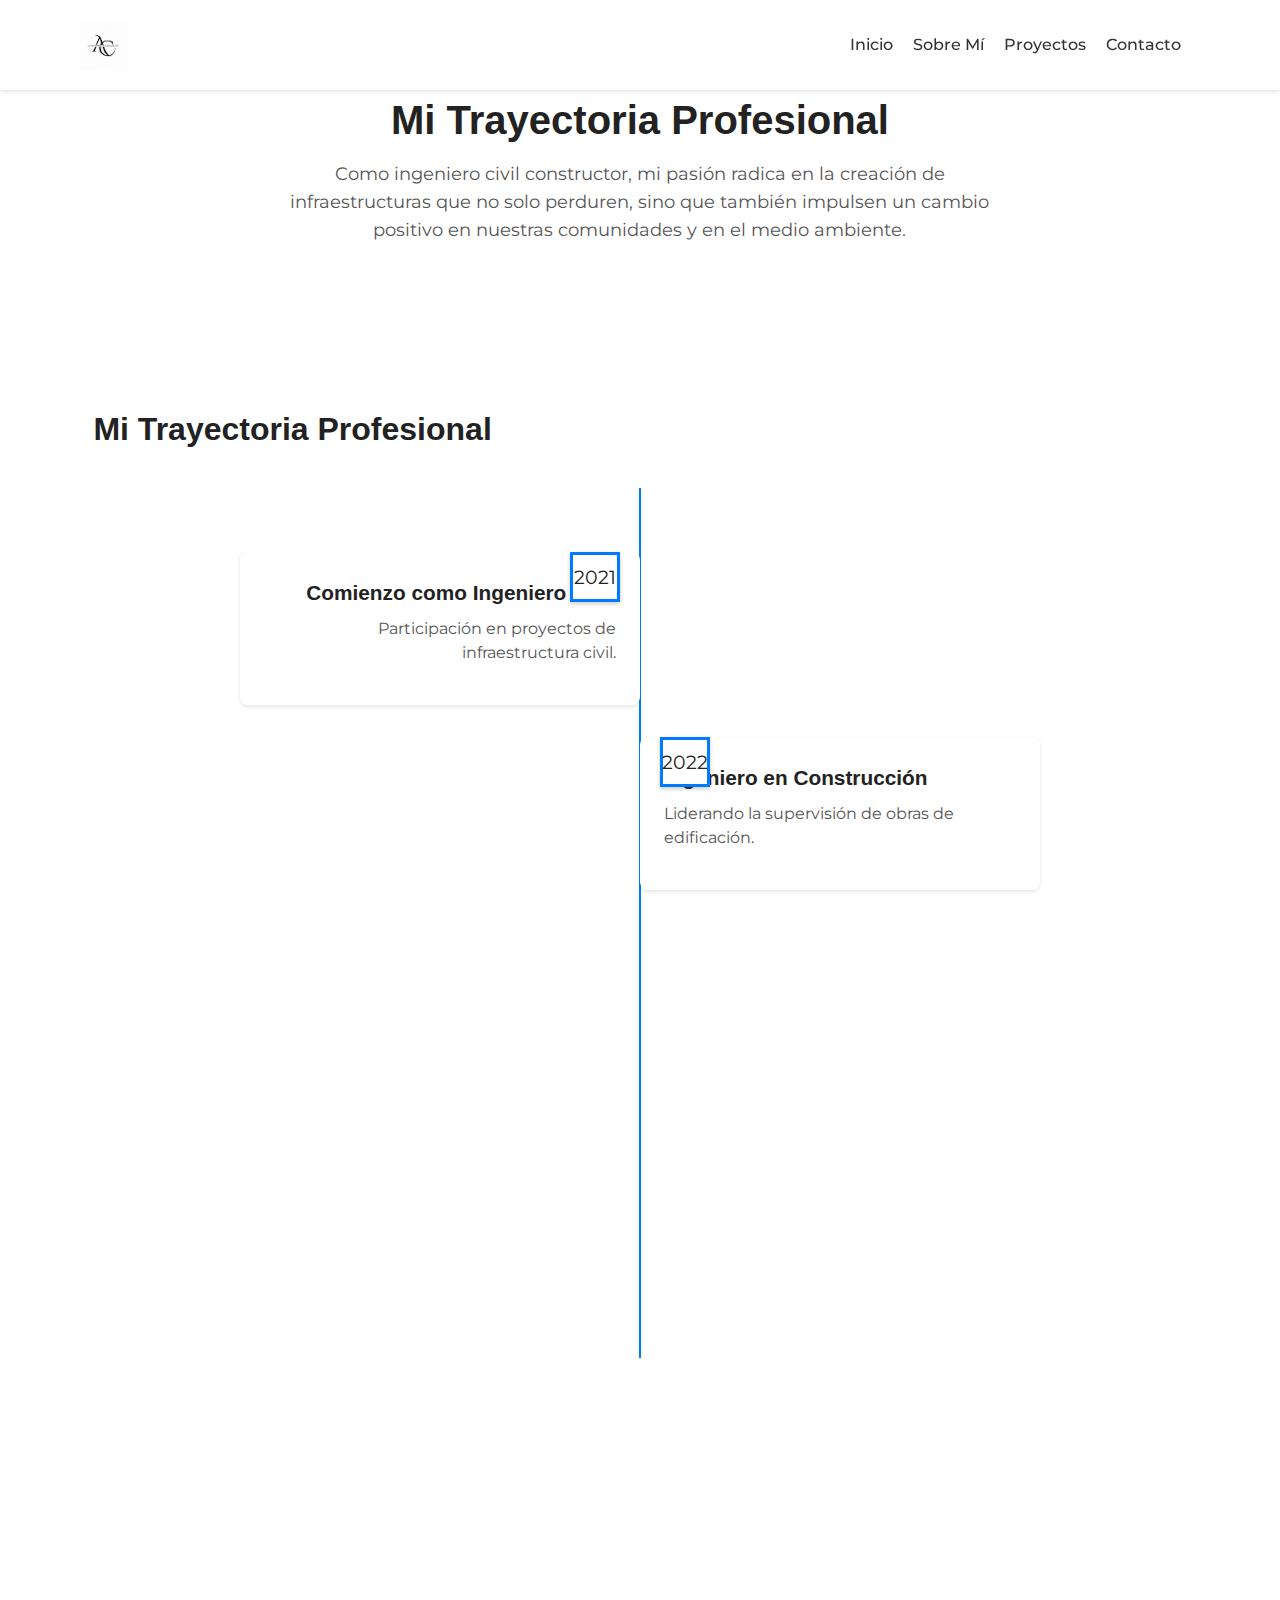
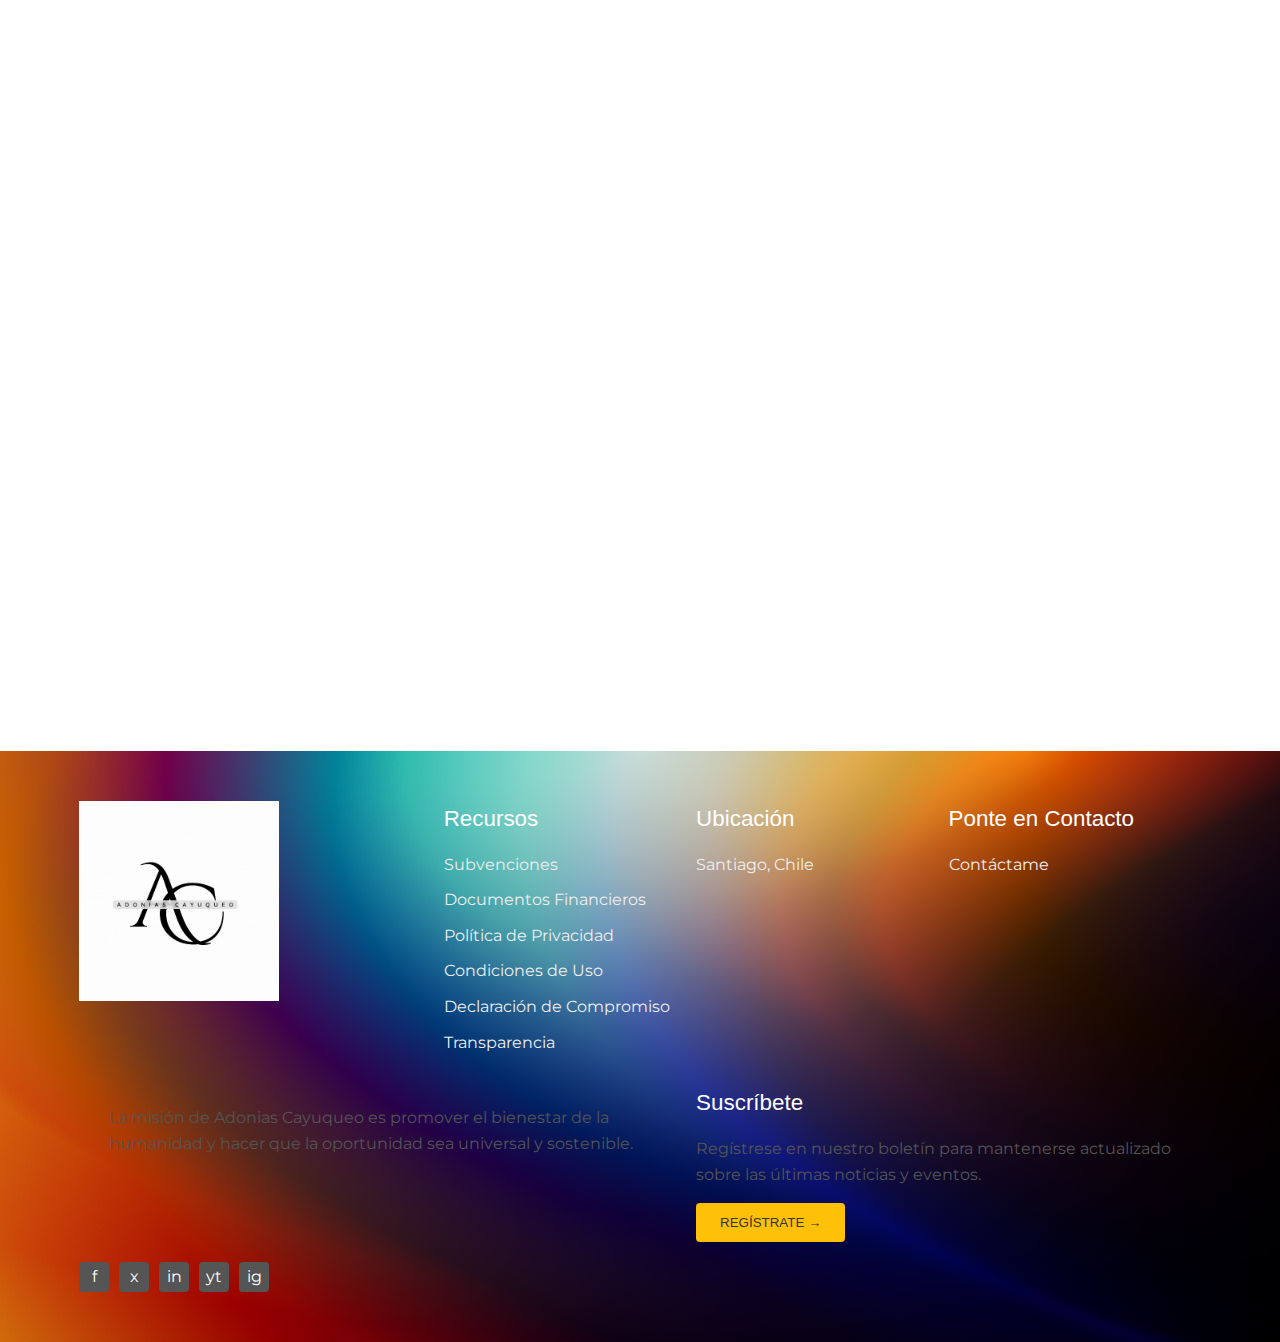
==== commit 952dbdc6: "Update about.html" ====
--- a/about.html
+++ b/about.html
@@ -7,7 +7,7 @@
     <!-- Metadata, CSS Links and fonts from index.html -->
     <meta charset="UTF-8">
     <meta name="viewport" content="width=device-width, initial-scale=1.0">
-    <title>CayuqueoVera.org - Making a Global Impact</title>
+    <title>adoniascayuqueo.com - Making a Global Impact</title>
     
     <!-- ========================== Security & Performance ========================== -->
     <meta http-equiv="X-UA-Compatible" content="IE=edge">
@@ -27,30 +27,30 @@
         content="Adonias Cayuqueo Vera es un ingeniero civil constructor que lidera proyectos de innovación y sostenibilidad en la industria de la construcción, impulsando un futuro más resiliente.">
     <meta name="keywords"
         content="Adonias Cayuqueo, ingeniero civil, construcción sostenible, innovación, liderazgo, proyectos, infraestructura, desarrollo urbano">
-    <link rel="canonical" href="https://www.cayuqueovera.org" />
-    
-        <!-- ========================== Favicons ========================== -->
-     <link rel="icon" href="./assets/images/cayuqueo-vera-foundation-logo-min.png" type="image/x-icon">
-    <link rel="apple-touch-icon" sizes="180x180" href="./assets/images/cayuqueo-vera-foundation-logo-min.png">
-    <link rel="icon" type="image/png" sizes="32x32" href="./assets/images/cayuqueo-vera-foundation-logo-min.png">
-    <link rel="icon" type="image/png" sizes="16x16" href="./assets/images/cayuqueo-vera-foundation-logo-min.png">
-    
+    <link rel="canonical" href="https://www.adoniascayuqueo.com" />
+    
+    <!-- ========================== Favicons ========================== -->
+    <link rel="icon" href="https://www.adoniascayuqueo.com/images/adoniascayuqueo.jpg" type="image/x-icon">
+    <link rel="apple-touch-icon" sizes="180x180" href="https://www.adoniascayuqueo.com/images/adoniascayuqueo.jpg">
+    <link rel="icon" type="image/png" sizes="32x32" href="https://www.adoniascayuqueo.com/images/adoniascayuqueo.jpg">
+    <link rel="icon" type="image/png" sizes="16x16" href="https://www.adoniascayuqueo.com/images/adoniascayuqueo.jpg">
+            
     <!-- ========================== Open Graph & Social Media ========================== -->
     <meta property="og:type" content="website">
     <meta property="og:title" content="Adonias Cayuqueo Vera | Innovación en Construcción Sostenible">
     <meta property="og:description"
          content="Adonias Cayuqueo Vera es un ingeniero civil constructor que lidera proyectos de innovación y sostenibilidad en la industria de la construcción, impulsando un futuro más resiliente.">
-    <meta property="og:image" content="https://www.cayuqueovera.org/assets/images/cayuqueo-vera-foundation-logo.png">
-    <meta property="og:url" content="https://www.cayuqueovera.org">
-    <meta property="og:site_name" content="cayuqueovera.org">
+    <meta property="og:image" content="https://www.adoniascayuqueo.com/images/adoniascayuqueo.jpg">
+    <meta property="og:url" content="https://www.adoniascayuqueo.com">
+    <meta property="og:site_name" content="adoniascayuqueo.com">
 
     <!-- Twitter Meta Tags -->
     <meta name="twitter:card" content="summary_large_image">
     <meta name="twitter:title" content="Adonias Cayuqueo Vera | Innovación en Construcción Sostenible">
     <meta name="twitter:description"
         content="Adonias Cayuqueo Vera es un ingeniero civil constructor que lidera proyectos de innovación y sostenibilidad en la industria de la construcción, impulsando un futuro más resiliente.">
-    <meta name="twitter:image" content="https://www.cayuqueovera.org/assets/images/cayuqueo-vera-foundation-logo.png">
-    <meta name="twitter:url" content="https://www.cayuqueovera.org">
+    <meta name="twitter:image" content="https://www.adoniascayuqueo.com/images/adoniascayuqueo.jpg">
+    <meta name="twitter:url" content="https://www.adoniascayuqueo.com">
     <meta name="twitter:site" content="@cayuqueovera">
     <meta name="twitter:creator" content="@cayuqueovera">
 
@@ -58,20 +58,20 @@
     <meta property="linkedin:title" content="Adonias Cayuqueo Vera | Innovación en Construcción Sostenible">
     <meta property="linkedin:description"
          content="Adonias Cayuqueo Vera es un ingeniero civil constructor que lidera proyectos de innovación y sostenibilidad en la industria de la construcción, impulsando un futuro más resiliente.">
-    <meta property="linkedin:image" content="https://www.cayuqueovera.org/assets/images/cayuqueo-vera-foundation-logo.png">
-    <meta property="linkedin:url" content="https://www.linkedin.com/company/cayuqueoverafoundation">
+    <meta property="linkedin:image" content="https://www.adoniascayuqueo.com/images/adoniascayuqueo.jpg">
+    <meta property="linkedin:url" content="https://www.linkedin.com/in/adoniasvi/">
     
     <!-- WhatsApp Meta Tags -->
     <meta name="whatsapp:title" content="Adonias Cayuqueo Vera | Innovación en Construcción Sostenible">
     <meta name="whatsapp:card" content="Adonias Cayuqueo Vera | Innovación en Construcción Sostenible">
-    <meta name="whatsapp:image" itemprop="image" content="https://www.cayuqueovera.org/assets/images/cayuqueo-vera-foundation-logo.png">
+    <meta name="whatsapp:image" itemprop="image" content="https://www.adoniascayuqueo.com/images/adoniascayuqueo.jpg">
      <meta name="whatsapp:description"
         content="Adonias Cayuqueo Vera es un ingeniero civil constructor que lidera proyectos de innovación y sostenibilidad en la industria de la construcción, impulsando un futuro más resiliente.">
         
     <!-- Instagram Meta Tags -->
     <meta name="instagram:title" content="Adonias Cayuqueo Vera | Innovación en Construcción Sostenible">
      <meta name="instagramard" content="Adonias Cayuqueo Vera | Innovación en Construcción Sostenible">
-    <meta name="instagram:image" itemprop="image" content="https://www.cayuqueovera.org/assets/images/cayuqueo-vera-foundation-logo.png">
+    <meta name="instagram:image" itemprop="image" content="https://www.adoniascayuqueo.com/images/adoniascayuqueo.jpg">
      <meta name="instagram:description"
          content="Adonias Cayuqueo Vera es un ingeniero civil constructor que lidera proyectos de innovación y sostenibilidad en la industria de la construcción, impulsando un futuro más resiliente.">
     
@@ -83,14 +83,14 @@
             "@context": "https://schema.org",
             "@type": "Person",
             "name": "Adonias Cayuqueo Vera",
-            "url": "https://www.cayuqueovera.org",
+            "url": "https://www.adoniascayuqueo.com",
              "description": "Adonias Cayuqueo Vera es un ingeniero civil constructor que lidera proyectos de innovación y sostenibilidad en la industria de la construcción, impulsando un futuro más resiliente.",
-            "image": "https://www.cayuqueovera.org/assets/images/cayuqueo-vera-foundation-logo.png",
+            "image": "https://www.adoniascayuqueo.com/images/adoniascayuqueo.jpg",
              "jobTitle": "Ingeniero Civil Constructor",
             "sameAs": [
                 "https://facebook.com/",
                  "https://x.com/",
-                "https://linkedin.com/",
+                "https://www.linkedin.com/in/adoniasvi/",
                "https://www.instagram.com/"
              ]
         }
@@ -257,25 +257,20 @@
                     <li><a href="#">Documentos Financieros</a></li>
                     <li><a href="#">Política de Privacidad</a></li>
                     <li><a href="#">Condiciones de Uso</a></li>
-                    <li><a href="#">Declaración de Compromiso con la Accesibilidad</a></li>
-                    <li><a href="#">Transparencia en la Regla de Cobertura</a></li>
+                    <li><a href="#">Declaración de Compromiso</a></li>
+                    <li><a href="#">Transparencia</a></li>
                 </ul>
             </div>
             <div class="footer-locations">
-                <h3>Ubicaciones</h3>
+                <h3>Ubicación</h3>
                 <ul>
-                     <li><a href="#">Todas las Oficinas</a></li>
                     <li><a href="#">Santiago, Chile</a></li>
-                    <li><a href="#">Centro Bellagio, Italia</a></li>
-                    <li><a href="#">Nairobi, Kenia</a></li>
-                    <li><a href="#">Bangkok, Tailandia</a></li>
                 </ul>
             </div>
            <div class="footer-get-in-touch">
                 <h3>Ponte en Contacto</h3>
                  <ul>
                      <li><a href="contact">Contáctame</a></li>
-                     <li><a href="#">Carreras</a></li>
                 </ul>
              </div>
             <div class="footer-description">
@@ -290,13 +285,13 @@
             <div class="footer-social-links">
                 <a target="_blank" href="https://facebook.com/" class="social-icon">f</a>
                 <a target="_blank" href="https://x.com/" class="social-icon">x</a>
-                <a target="_blank" href="https://www.linkedin.com/in/" class="social-icon">in</a>
+                <a target="_blank" href="https://www.linkedin.com/in/adoniascv/" class="social-icon">in</a>
                 <a target="_blank" href="https://www.youtube.com/" class="social-icon">yt</a>
-                <a target="_blank" href="https://www.instagram.com/" class="social-icon">ig</a>
+                <a target="_blank" href="https://www.instagram.com/adoniascv/" class="social-icon">ig</a>
             </div>
         </div>
     </footer>
      <script src="index.js"></script>
      <script src="about.js"></script>
 </body>
-</html>+</html>
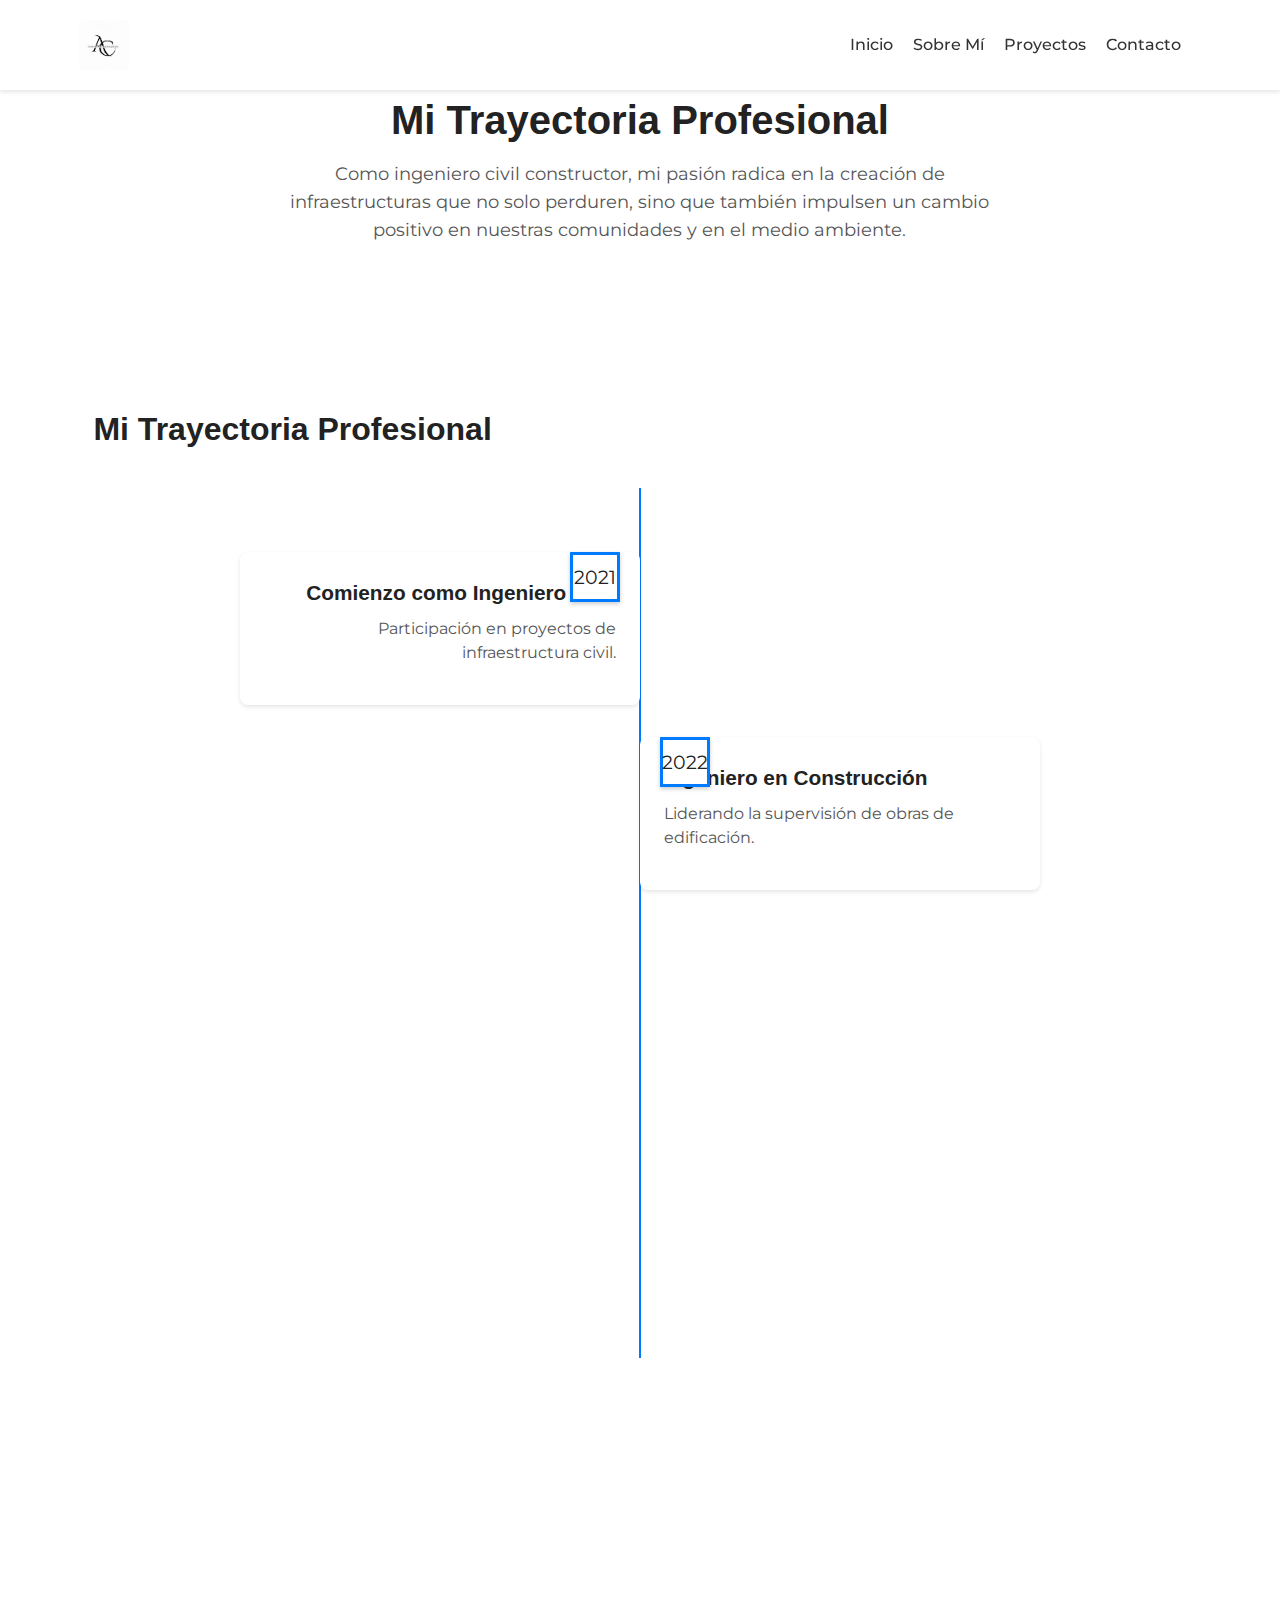
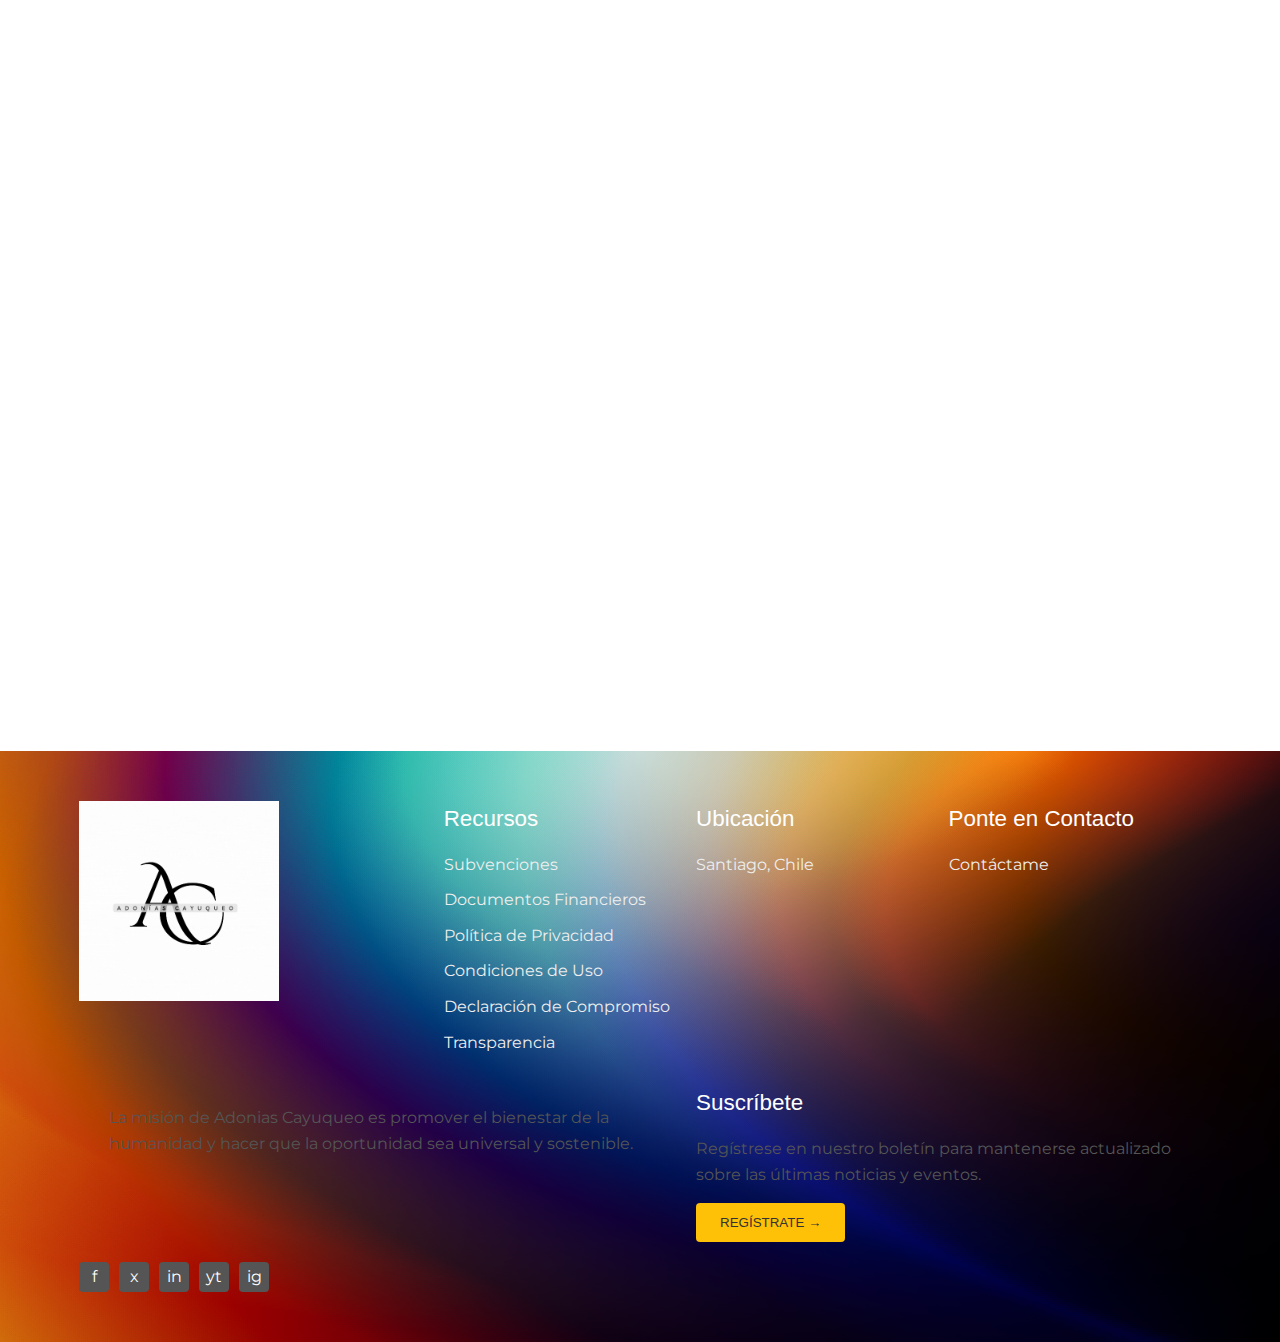
==== commit b8135ae9: "Update about.html" ====
--- a/about.html
+++ b/about.html
@@ -24,9 +24,9 @@
    
     <!-- ========================== Basic Metadata ========================== -->
      <meta name="description"
-        content="Adonias Cayuqueo Vera es un ingeniero civil constructor que lidera proyectos de innovación y sostenibilidad en la industria de la construcción, impulsando un futuro más resiliente.">
+        content="Adonias Cayuqueo Vera es un Constructor Civil que lidera proyectos de innovación y sostenibilidad en la industria de la construcción, impulsando un futuro más resiliente.">
     <meta name="keywords"
-        content="Adonias Cayuqueo, ingeniero civil, construcción sostenible, innovación, liderazgo, proyectos, infraestructura, desarrollo urbano">
+        content="Adonias Cayuqueo, Constructor Civil, construcción sostenible, innovación, liderazgo, proyectos, infraestructura, desarrollo urbano">
     <link rel="canonical" href="https://www.adoniascayuqueo.com" />
     
     <!-- ========================== Favicons ========================== -->
@@ -39,7 +39,7 @@
     <meta property="og:type" content="website">
     <meta property="og:title" content="Adonias Cayuqueo Vera | Innovación en Construcción Sostenible">
     <meta property="og:description"
-         content="Adonias Cayuqueo Vera es un ingeniero civil constructor que lidera proyectos de innovación y sostenibilidad en la industria de la construcción, impulsando un futuro más resiliente.">
+         content="Adonias Cayuqueo Vera es un Constructor Civil que lidera proyectos de innovación y sostenibilidad en la industria de la construcción, impulsando un futuro más resiliente.">
     <meta property="og:image" content="https://www.adoniascayuqueo.com/images/adoniascayuqueo.jpg">
     <meta property="og:url" content="https://www.adoniascayuqueo.com">
     <meta property="og:site_name" content="adoniascayuqueo.com">
@@ -48,7 +48,7 @@
     <meta name="twitter:card" content="summary_large_image">
     <meta name="twitter:title" content="Adonias Cayuqueo Vera | Innovación en Construcción Sostenible">
     <meta name="twitter:description"
-        content="Adonias Cayuqueo Vera es un ingeniero civil constructor que lidera proyectos de innovación y sostenibilidad en la industria de la construcción, impulsando un futuro más resiliente.">
+        content="Adonias Cayuqueo Vera es un Constructor Civil que lidera proyectos de innovación y sostenibilidad en la industria de la construcción, impulsando un futuro más resiliente.">
     <meta name="twitter:image" content="https://www.adoniascayuqueo.com/images/adoniascayuqueo.jpg">
     <meta name="twitter:url" content="https://www.adoniascayuqueo.com">
     <meta name="twitter:site" content="@cayuqueovera">
@@ -57,7 +57,7 @@
     <!-- LinkedIn Meta Tags -->
     <meta property="linkedin:title" content="Adonias Cayuqueo Vera | Innovación en Construcción Sostenible">
     <meta property="linkedin:description"
-         content="Adonias Cayuqueo Vera es un ingeniero civil constructor que lidera proyectos de innovación y sostenibilidad en la industria de la construcción, impulsando un futuro más resiliente.">
+         content="Adonias Cayuqueo Vera es un Constructor Civil que lidera proyectos de innovación y sostenibilidad en la industria de la construcción, impulsando un futuro más resiliente.">
     <meta property="linkedin:image" content="https://www.adoniascayuqueo.com/images/adoniascayuqueo.jpg">
     <meta property="linkedin:url" content="https://www.linkedin.com/in/adoniasvi/">
     
@@ -66,14 +66,14 @@
     <meta name="whatsapp:card" content="Adonias Cayuqueo Vera | Innovación en Construcción Sostenible">
     <meta name="whatsapp:image" itemprop="image" content="https://www.adoniascayuqueo.com/images/adoniascayuqueo.jpg">
      <meta name="whatsapp:description"
-        content="Adonias Cayuqueo Vera es un ingeniero civil constructor que lidera proyectos de innovación y sostenibilidad en la industria de la construcción, impulsando un futuro más resiliente.">
+        content="Adonias Cayuqueo Vera es un Constructor Civil que lidera proyectos de innovación y sostenibilidad en la industria de la construcción, impulsando un futuro más resiliente.">
         
     <!-- Instagram Meta Tags -->
     <meta name="instagram:title" content="Adonias Cayuqueo Vera | Innovación en Construcción Sostenible">
      <meta name="instagramard" content="Adonias Cayuqueo Vera | Innovación en Construcción Sostenible">
     <meta name="instagram:image" itemprop="image" content="https://www.adoniascayuqueo.com/images/adoniascayuqueo.jpg">
      <meta name="instagram:description"
-         content="Adonias Cayuqueo Vera es un ingeniero civil constructor que lidera proyectos de innovación y sostenibilidad en la industria de la construcción, impulsando un futuro más resiliente.">
+         content="Adonias Cayuqueo Vera es un Constructor Civil que lidera proyectos de innovación y sostenibilidad en la industria de la construcción, impulsando un futuro más resiliente.">
     
      <!-- ========================== Security & Performance ========================== -->
     <link rel="stylesheet" href="index.css">
@@ -84,9 +84,9 @@
             "@type": "Person",
             "name": "Adonias Cayuqueo Vera",
             "url": "https://www.adoniascayuqueo.com",
-             "description": "Adonias Cayuqueo Vera es un ingeniero civil constructor que lidera proyectos de innovación y sostenibilidad en la industria de la construcción, impulsando un futuro más resiliente.",
+             "description": "Adonias Cayuqueo Vera es un Constructor Civil que lidera proyectos de innovación y sostenibilidad en la industria de la construcción, impulsando un futuro más resiliente.",
             "image": "https://www.adoniascayuqueo.com/images/adoniascayuqueo.jpg",
-             "jobTitle": "Ingeniero Civil Constructor",
+             "jobTitle": "Ingeniero Civil",
             "sameAs": [
                 "https://facebook.com/",
                  "https://x.com/",
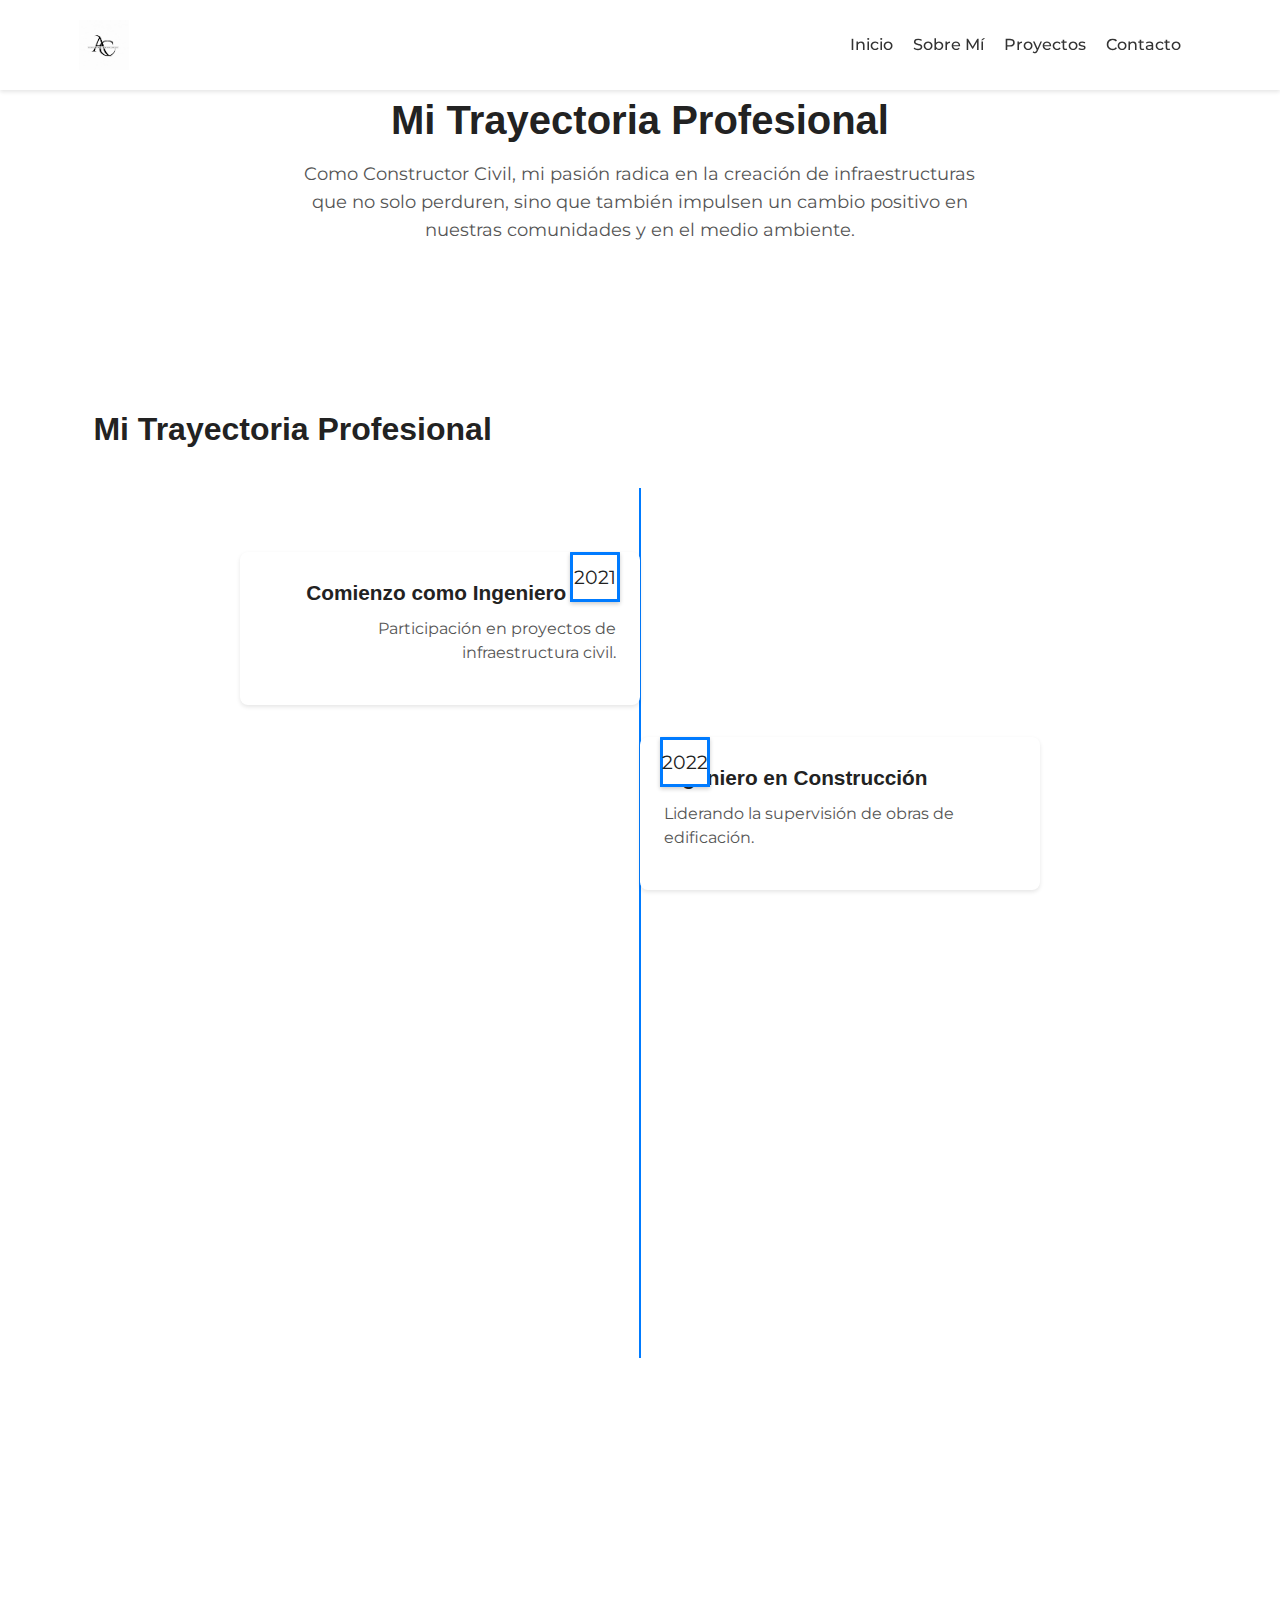
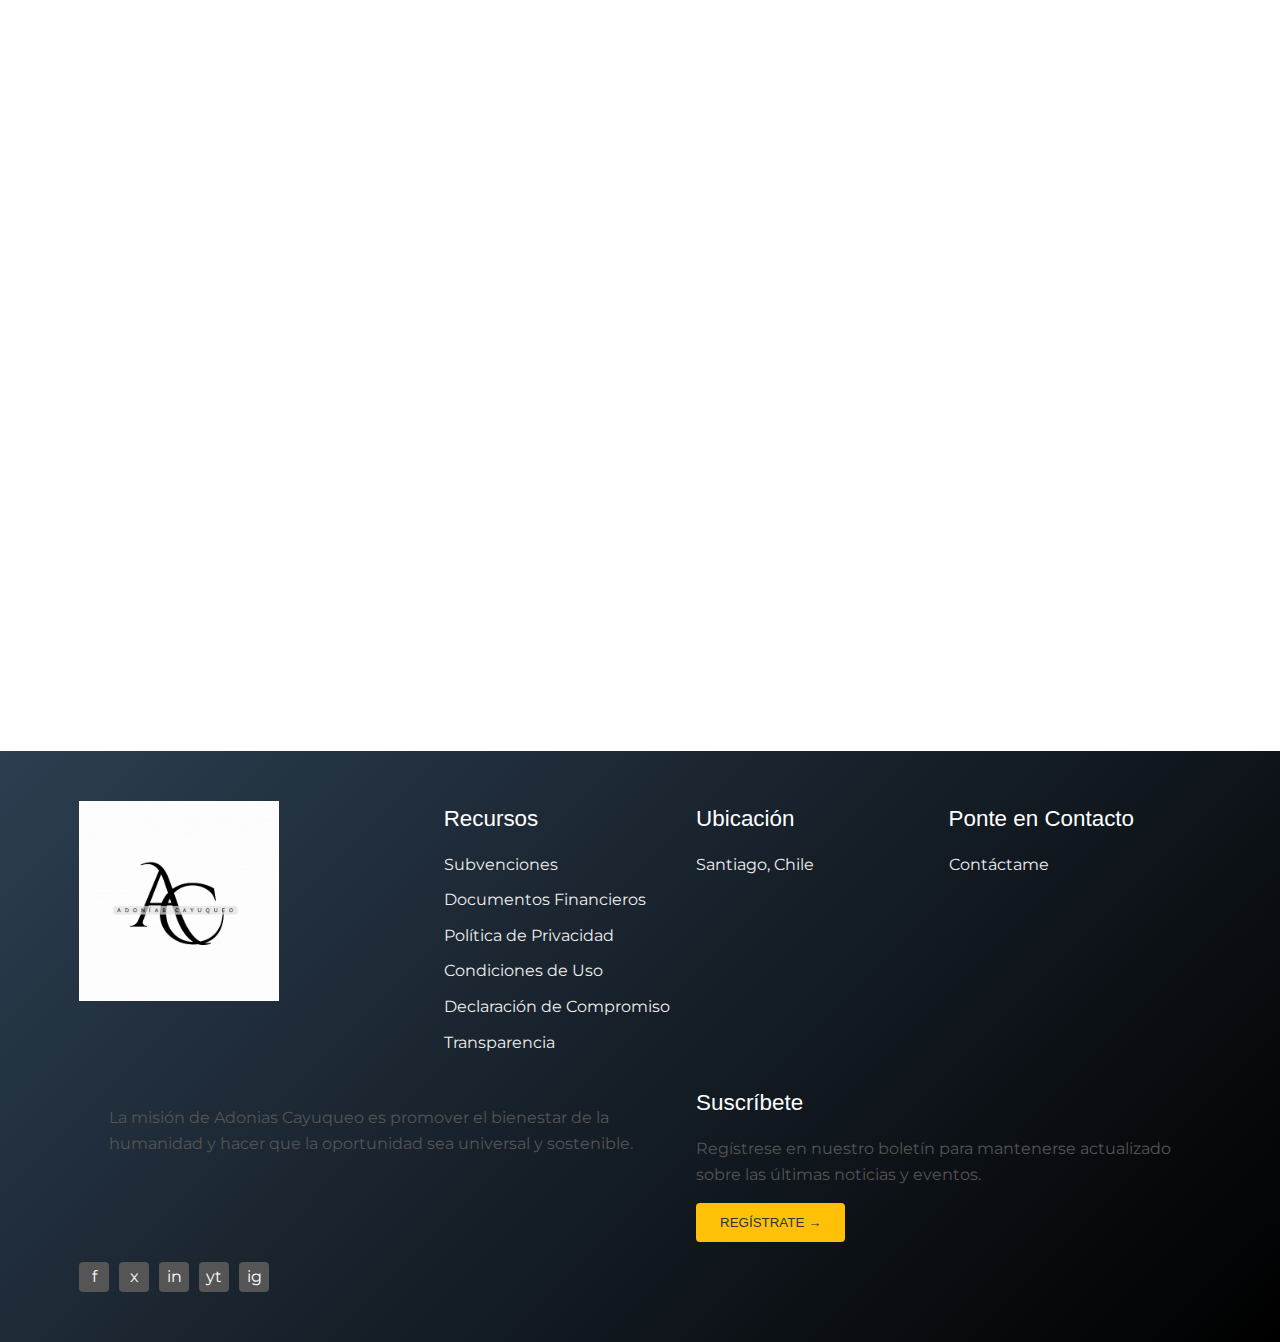
==== commit 8ec098fd: "Update about.html" ====
--- a/about.html
+++ b/about.html
@@ -26,7 +26,7 @@
      <meta name="description"
         content="Adonias Cayuqueo Vera es un Constructor Civil que lidera proyectos de innovación y sostenibilidad en la industria de la construcción, impulsando un futuro más resiliente.">
     <meta name="keywords"
-        content="Adonias Cayuqueo, Constructor Civil, construcción sostenible, innovación, liderazgo, proyectos, infraestructura, desarrollo urbano">
+        content="Adonias Cayuqueo, ingeniero civil, construcción sostenible, innovación, liderazgo, proyectos, infraestructura, desarrollo urbano">
     <link rel="canonical" href="https://www.adoniascayuqueo.com" />
     
     <!-- ========================== Favicons ========================== -->
@@ -86,7 +86,7 @@
             "url": "https://www.adoniascayuqueo.com",
              "description": "Adonias Cayuqueo Vera es un Constructor Civil que lidera proyectos de innovación y sostenibilidad en la industria de la construcción, impulsando un futuro más resiliente.",
             "image": "https://www.adoniascayuqueo.com/images/adoniascayuqueo.jpg",
-             "jobTitle": "Ingeniero Civil",
+             "jobTitle": "Constructor Civil",
             "sameAs": [
                 "https://facebook.com/",
                  "https://x.com/",
@@ -170,7 +170,7 @@
             <div class="container">
                 <h1>Mi Trayectoria Profesional</h1>
                  <p>
-                     Como ingeniero civil constructor, mi pasión radica en la creación de infraestructuras que no solo perduren, sino que también impulsen un cambio positivo en nuestras comunidades y en el medio ambiente.
+                     Como Constructor Civil, mi pasión radica en la creación de infraestructuras que no solo perduren, sino que también impulsen un cambio positivo en nuestras comunidades y en el medio ambiente.
                  </p>
             </div>
         </section>
--- a/index.css
+++ b/index.css
@@ -205,7 +205,7 @@
 .burger-menu span {
     display: block;
     width: 100%;
-    height: 3px;
+    height: 2px;
     background-color: #000;
     border-radius: 5px;
     transition: all 0.3s ease;
@@ -326,12 +326,13 @@
 /* Hero Section Styles */
 .hero {
     position: relative;
-    height: 100vh;
+    height: 110vh;
     overflow: hidden;
     display: flex;
     align-items: center;
     justify-content: center;
-    position: relative;
+    background-color: #000; /* Fallback background color */
+     color: var(--light-text);
 }
 
 .hero-video {
@@ -363,7 +364,7 @@
 }
 
 .hero h1 {
-    color: #fff;
+    color: var(--light-text);
     font-size: 4rem;
     line-height: 1.2;
     margin-bottom: 20px;
@@ -371,28 +372,82 @@
     text-shadow: 2px 2px 4px rgba(0, 0, 0, 0.5);
     animation: fadeInUp 1s ease-out;
     font-weight: 700;
-}
+    position: relative; /* For the underline effect */
+}
+.hero h1::after {
+    content: "";
+    position: absolute;
+    left: 0;
+    bottom: 4px;
+    width: 100%;
+    height: 2px;
+    border-bottom: 4px dashed var(--primary-color);
+}
+
 
 .highlight-text {
     color: #40E0D0;
 }
 
-.btn-strategy {
-    display: inline-block;
-    background-color: #fff;
+.hero .btn-strategy {
+  display: inline-block;
+    background-color: var(--light-text);
     color: #333;
     padding: 12px 24px;
     border-radius: 4px;
     font-weight: 500;
     text-decoration: none;
-    transition: background-color 0.3s ease;
-    border: 1px solid #ffc107;
+    transition: background-color 0.3s ease, transform 0.3s ease;
+     border: none;
     margin-top: 20px;
 }
 
-.btn-strategy:hover {
+.hero .btn-strategy:hover {
     background-color: #ffc107;
     color: #fff;
+       transform: scale(1.05);
+}
+.hero p {
+    font-size: 1.2rem;
+    color: var(--light-text);
+    margin-bottom: 2rem;
+    position: relative;
+    z-index: 1;
+}
+.hero p::after {
+    content: "";
+    position: absolute;
+    left: 0;
+    bottom: -3px;
+    width: 100%;
+    height: 1px;
+     border-bottom: 2px dashed var(--primary-color);
+}
+.animated-word {
+    display: inline-flex;
+    position: relative;
+    cursor: pointer;
+    overflow: hidden;
+}
+.animated-word .char {
+    display: inline-block;
+    transition: transform 0.3s ease-in-out;
+}
+.animated-word:hover .char {
+   transform: translateY(-10px);
+
+}
+.animated-word .char::before{
+  content: attr(data-text);
+  position: absolute;
+    top: 100%;
+  left: 0;
+    opacity: 0;
+      transition: opacity 0.3s ease-in-out, transform 0.3s ease-in-out;
+}
+.animated-word:hover .char::before {
+     opacity: 1;
+      transform: translateY(-50px);
 }
 
 /* FADE IN ANIMATIONS */
@@ -838,7 +893,7 @@
 
 /* Footer Styles */
 footer {
-    background-color: #222;
+    background: linear-gradient(135deg, #2c3e50, #000000); /* Dark Gradient */     
     color: #eee;
     padding: 50px 0;
 }
@@ -1018,18 +1073,3 @@
 }
 
 @import url("https://fonts.googleapis.com/css?family=Open+Sans:300,400,600,700");
-
-footer{
-    height:100%;
-    margin: 0;
-    --x: calc(var(--posX, 0) * 1px);
-    --y: calc(var(--posY, 0) * 1px);
-    background-image: 
-      linear-gradient(115deg, rgb(211 255 215), rgb(0 0 0)), 
-      radial-gradient( 90% 100% at calc( 50% + var(--x)) calc( 0% + var(--y)), rgb(200 200 200), rgb(022 000 045)), 
-      radial-gradient(100% 100% at calc( 80% - var(--x)) calc( 0% - var(--y)), rgb(250 255 000), rgb(036 000 000)), 
-      radial-gradient(150% 210% at calc(100% + var(--x)) calc( 0% + var(--y)), rgb(020 175 125), rgb(000 010 255)), 
-      radial-gradient(100% 100% at calc(100% - var(--x)) calc(30% - var(--y)), rgb(255 077 000), rgb(000 200 255)), 
-      linear-gradient(60deg, rgb(255 000 000), rgb(120 086 255));
-    background-blend-mode: overlay, overlay, difference, difference, difference, normal;
-}--- a/index.css
+++ b/index.css
@@ -205,7 +205,7 @@
 .burger-menu span {
     display: block;
     width: 100%;
-    height: 3px;
+    height: 2px;
     background-color: #000;
     border-radius: 5px;
     transition: all 0.3s ease;
@@ -326,12 +326,13 @@
 /* Hero Section Styles */
 .hero {
     position: relative;
-    height: 100vh;
+    height: 110vh;
     overflow: hidden;
     display: flex;
     align-items: center;
     justify-content: center;
-    position: relative;
+    background-color: #000; /* Fallback background color */
+     color: var(--light-text);
 }
 
 .hero-video {
@@ -363,7 +364,7 @@
 }
 
 .hero h1 {
-    color: #fff;
+    color: var(--light-text);
     font-size: 4rem;
     line-height: 1.2;
     margin-bottom: 20px;
@@ -371,28 +372,82 @@
     text-shadow: 2px 2px 4px rgba(0, 0, 0, 0.5);
     animation: fadeInUp 1s ease-out;
     font-weight: 700;
-}
+    position: relative; /* For the underline effect */
+}
+.hero h1::after {
+    content: "";
+    position: absolute;
+    left: 0;
+    bottom: 4px;
+    width: 100%;
+    height: 2px;
+    border-bottom: 4px dashed var(--primary-color);
+}
+
 
 .highlight-text {
     color: #40E0D0;
 }
 
-.btn-strategy {
-    display: inline-block;
-    background-color: #fff;
+.hero .btn-strategy {
+  display: inline-block;
+    background-color: var(--light-text);
     color: #333;
     padding: 12px 24px;
     border-radius: 4px;
     font-weight: 500;
     text-decoration: none;
-    transition: background-color 0.3s ease;
-    border: 1px solid #ffc107;
+    transition: background-color 0.3s ease, transform 0.3s ease;
+     border: none;
     margin-top: 20px;
 }
 
-.btn-strategy:hover {
+.hero .btn-strategy:hover {
     background-color: #ffc107;
     color: #fff;
+       transform: scale(1.05);
+}
+.hero p {
+    font-size: 1.2rem;
+    color: var(--light-text);
+    margin-bottom: 2rem;
+    position: relative;
+    z-index: 1;
+}
+.hero p::after {
+    content: "";
+    position: absolute;
+    left: 0;
+    bottom: -3px;
+    width: 100%;
+    height: 1px;
+     border-bottom: 2px dashed var(--primary-color);
+}
+.animated-word {
+    display: inline-flex;
+    position: relative;
+    cursor: pointer;
+    overflow: hidden;
+}
+.animated-word .char {
+    display: inline-block;
+    transition: transform 0.3s ease-in-out;
+}
+.animated-word:hover .char {
+   transform: translateY(-10px);
+
+}
+.animated-word .char::before{
+  content: attr(data-text);
+  position: absolute;
+    top: 100%;
+  left: 0;
+    opacity: 0;
+      transition: opacity 0.3s ease-in-out, transform 0.3s ease-in-out;
+}
+.animated-word:hover .char::before {
+     opacity: 1;
+      transform: translateY(-50px);
 }
 
 /* FADE IN ANIMATIONS */
@@ -838,7 +893,7 @@
 
 /* Footer Styles */
 footer {
-    background-color: #222;
+    background: linear-gradient(135deg, #2c3e50, #000000); /* Dark Gradient */     
     color: #eee;
     padding: 50px 0;
 }
@@ -1018,18 +1073,3 @@
 }
 
 @import url("https://fonts.googleapis.com/css?family=Open+Sans:300,400,600,700");
-
-footer{
-    height:100%;
-    margin: 0;
-    --x: calc(var(--posX, 0) * 1px);
-    --y: calc(var(--posY, 0) * 1px);
-    background-image: 
-      linear-gradient(115deg, rgb(211 255 215), rgb(0 0 0)), 
-      radial-gradient( 90% 100% at calc( 50% + var(--x)) calc( 0% + var(--y)), rgb(200 200 200), rgb(022 000 045)), 
-      radial-gradient(100% 100% at calc( 80% - var(--x)) calc( 0% - var(--y)), rgb(250 255 000), rgb(036 000 000)), 
-      radial-gradient(150% 210% at calc(100% + var(--x)) calc( 0% + var(--y)), rgb(020 175 125), rgb(000 010 255)), 
-      radial-gradient(100% 100% at calc(100% - var(--x)) calc(30% - var(--y)), rgb(255 077 000), rgb(000 200 255)), 
-      linear-gradient(60deg, rgb(255 000 000), rgb(120 086 255));
-    background-blend-mode: overlay, overlay, difference, difference, difference, normal;
-}